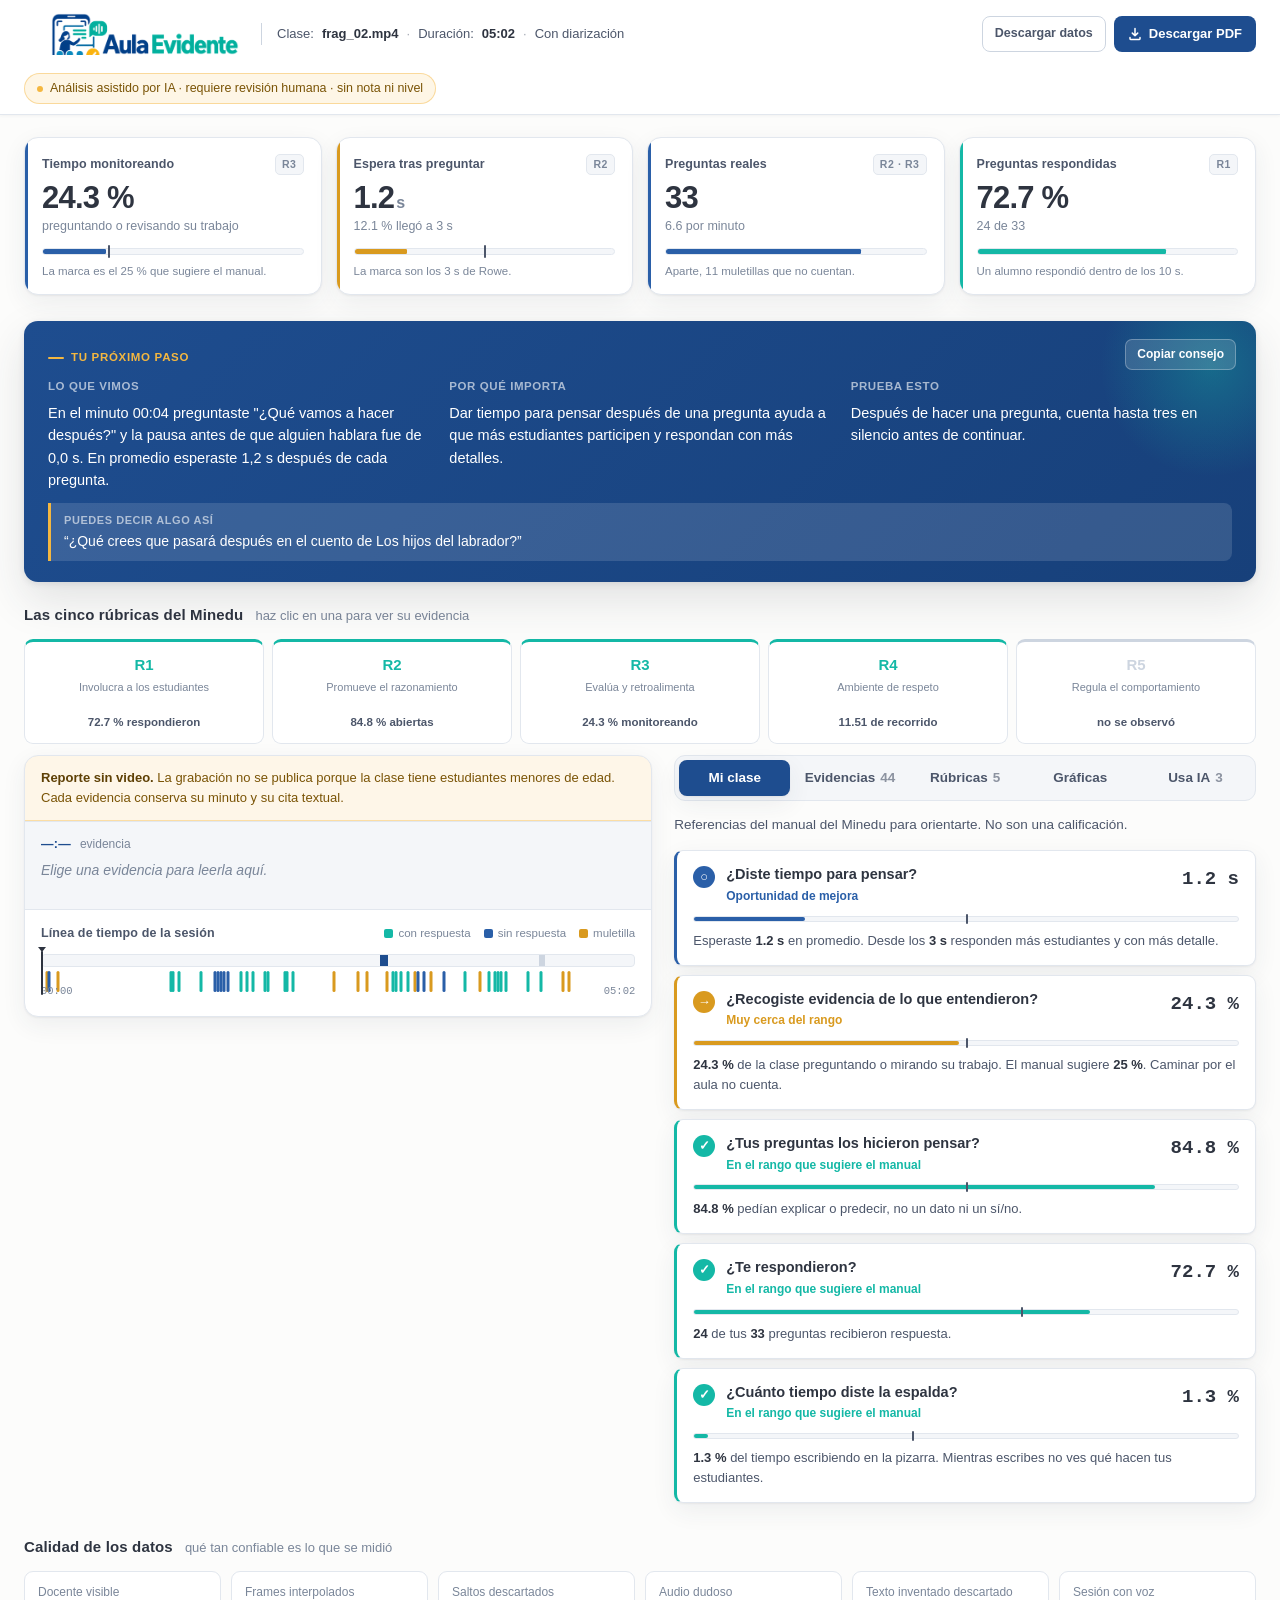
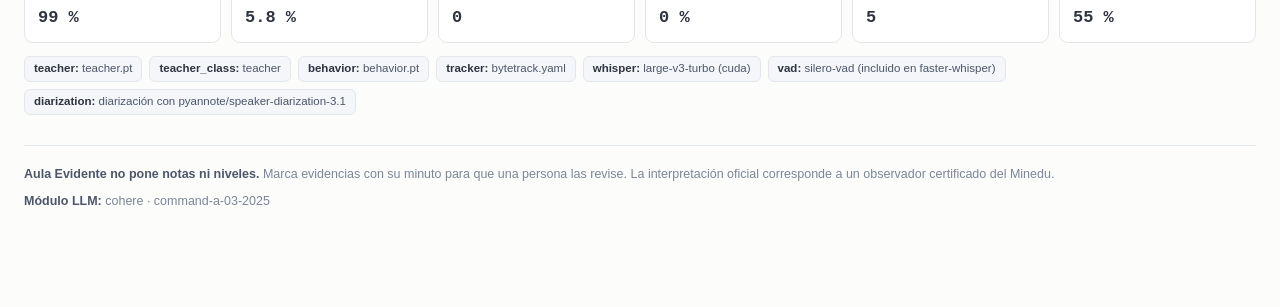
==== web/app/index.html @ 3d490de7 "feat: marca visible en las métricas experimentales del video El motor ahora distingue las conductas " ====
<!doctype html>
<html lang="es">
<head>
<meta charset="utf-8">
<meta name="viewport" content="width=device-width, initial-scale=1">
<title>Aula Evidente · Ficha de evidencias</title>
<!-- Favicon: el marco de celular y el check del logotipo, reducidos a 22 px. -->
<link rel="icon" href="data:image/svg+xml,%3Csvg xmlns='http://www.w3.org/2000/svg' viewBox='0 0 22 22'%3E%3Crect width='22' height='22' rx='5' fill='%231E4D8F'/%3E%3Crect x='5.6' y='3.6' width='10.8' height='14.8' rx='2.2' fill='none' stroke='%23fff' stroke-width='1.5'/%3E%3Ccircle cx='15.4' cy='15.4' r='4.6' fill='%23F4B740'/%3E%3Cpath d='M13.4 15.5l1.4 1.4 2.6-2.8' stroke='%23fff' stroke-width='1.6' stroke-linecap='round' stroke-linejoin='round' fill='none'/%3E%3C/svg%3E">
<style>
/* ---------------------------------------------------------------------------
   Paleta de marca (identidad: cabeceras, botones, acentos)
     --brand-blue   #1E4D8F  confianza, educación, respaldo institucional
     --brand-teal   #14B8A6  tecnología, análisis, mejora continua
     --brand-amber  #F4B740  guía, cercanía, crecimiento docente
     --brand-ink    #2E3440  claridad, equilibrio, profesionalismo

   Pasos de datos: los mismos tonos, corridos a la banda de luminosidad que
   pasa separación para daltonismo (protan/deutan/tritan ΔE ≥ 14). El azul de
   marca es muy oscuro y el ámbar muy claro para usarse como marca de dato.
   Por el contraste bajo sobre el lienzo, TODA marca lleva su etiqueta visible.
--------------------------------------------------------------------------- */
:root{
  color-scheme: light;

  --brand-blue:#1E4D8F;
  --brand-teal:#14B8A6;
  --brand-amber:#F4B740;
  --brand-ink:#2E3440;

  --data-blue:#2A5FA8;
  --data-teal:#14B8A6;
  --data-amber:#D99A1F;

  --surface:#FCFCFB;
  --panel:#FFFFFF;
  --panel-2:#F4F6F9;
  --line:#E2E7EE;
  --line-strong:#CDD5E0;

  --ink:#2E3440;
  --ink-2:#4C566A;
  --ink-3:#7A8699;

  --radius:14px;
  --radius-s:9px;
  --shadow:0 1px 2px rgba(46,52,64,.06), 0 8px 24px rgba(46,52,64,.07);
  --shadow-lift:0 2px 6px rgba(46,52,64,.10), 0 18px 44px rgba(46,52,64,.13);
  --sans:"Segoe UI Variable Text","Segoe UI",Inter,-apple-system,BlinkMacSystemFont,Roboto,Helvetica,Arial,sans-serif;
  --mono:"Cascadia Mono",ui-monospace,SFMono-Regular,"SF Mono",Consolas,monospace;
}

*{box-sizing:border-box}
/* Nada con ancho propio puede empujar la página a lo ancho. */
img,svg,video,canvas{max-width:100%}
/* Una palabra o una URL muy larga parte de línea en vez de desbordar. */
.ev .q,.check-say,.tip-for,.tip-how,.prompt .px,.sug-part .b,.m5 .n{overflow-wrap:anywhere}
html,body{margin:0;padding:0}
body{
  background:var(--surface);
  color:var(--ink);
  font-family:var(--sans);
  font-size:15px;
  line-height:1.55;
  -webkit-font-smoothing:antialiased;
}
h1,h2,h3{margin:0;line-height:1.25;letter-spacing:-.011em}
button{font:inherit;color:inherit}
.mono{font-family:var(--mono);font-variant-numeric:tabular-nums}

/* ---------- barra superior ---------- */
/* Cabecera blanca: el logotipo usa el azul de marca en "Aula", así que sobre un
   fondo azul desaparecería. En blanco se ve tal como fue diseñado. */
.topbar{
  position:sticky;top:0;z-index:40;
  background:rgba(255,255,255,.92);
  backdrop-filter:saturate(180%) blur(10px);
  border-bottom:1px solid var(--line);
  box-shadow:0 1px 3px rgba(46,52,64,.05);
}
.topbar-in{
  max-width:1480px;margin:0 auto;padding:10px 24px;
  display:flex;align-items:center;gap:15px;flex-wrap:wrap;
}
/* El logotipo tal cual, recortado al icono + la palabra (el tagline se cae: a esta
   altura sería ilegible). La imagen va al triple de resolución para verse nítida. */
.brand{display:flex;align-items:center;gap:8px;text-decoration:none;flex:none;
  border-radius:9px;padding:3px 7px 3px 3px;margin-left:-3px;transition:background .13s}
.brand:hover{background:var(--panel-2)}
.brand .back{
  display:grid;place-items:center;width:19px;height:19px;flex:none;border-radius:50%;
  background:var(--panel-2);color:var(--ink-3);opacity:0;transition:opacity .13s;
}
.brand:hover .back{opacity:1}
.brand img{display:block;height:42px;width:auto}
.topbar .bar{width:1px;height:22px;background:var(--line-strong);flex:none}
.topbar .ctx{font-size:13px;color:var(--ink-2);display:flex;align-items:center;gap:8px;flex-wrap:wrap}
.topbar .ctx b{color:var(--ink);font-weight:620}
.actions{margin-left:auto;display:flex;align-items:center;gap:8px}
.btn-ghost{
  display:inline-flex;align-items:center;gap:6px;cursor:pointer;background:var(--panel);
  color:var(--ink-2);border:1px solid var(--line-strong);border-radius:8px;padding:7px 12px;
  font-size:12.5px;font-weight:570;transition:all .13s;
}
.btn-ghost:hover{border-color:var(--brand-blue);color:var(--brand-blue)}
.btn-ghost.done{border-color:var(--brand-teal);color:#0d7a6e;background:rgba(20,184,166,.10)}
.rub-tools{display:flex;justify-content:flex-end;margin-bottom:10px}
.sug-copy{
  position:absolute;top:18px;right:20px;z-index:2;cursor:pointer;
  background:rgba(255,255,255,.14);border:1px solid rgba(255,255,255,.28);color:#fff;
  border-radius:7px;padding:5px 11px;font-size:12px;font-weight:570;transition:background .13s;
}
.sug-copy:hover{background:rgba(255,255,255,.24)}
.sug-copy.done{background:var(--brand-teal);border-color:var(--brand-teal)}
.btn-pdf{display:inline-flex;align-items:center;gap:7px;cursor:pointer;
  background:var(--brand-blue);color:#fff;border:0;border-radius:8px;padding:8px 14px;
  font-size:13px;font-weight:600;transition:background .13s;
}
.btn-pdf:hover{background:#17407a}
.btn-pdf svg{flex:none}
.disclaimer{display:flex;align-items:center;gap:7px;
  background:rgba(244,183,64,.13);border:1px solid rgba(244,183,64,.45);
  padding:5px 12px;border-radius:999px;font-size:12.5px;color:#7a5406;font-weight:520;
}
.disclaimer .dot{width:6px;height:6px;border-radius:50%;background:var(--brand-amber);flex:none}

/* ---------- layout ---------- */
.wrap{max-width:1480px;margin:0 auto;padding:22px 24px 96px}
.band-title{
  display:flex;align-items:baseline;gap:12px;flex-wrap:wrap;
  margin:0 0 13px;
}
.band-title h2{font-size:15px;font-weight:640;letter-spacing:.01em}
.band-title .hint{font-size:13px;color:var(--ink-3)}

/* ---------- KPIs ---------- */
.kpis{display:grid;grid-template-columns:repeat(auto-fit,minmax(215px,1fr));gap:14px;margin-bottom:26px}
.kpi{
  background:var(--panel);border:1px solid var(--line);border-radius:var(--radius);
  padding:16px 17px 15px;box-shadow:var(--shadow);position:relative;overflow:hidden;
}
.kpi::before{content:"";position:absolute;inset:0 auto 0 0;width:3px;background:var(--accent,var(--data-blue))}
.kpi .k-top{display:flex;align-items:center;justify-content:space-between;gap:10px;margin-bottom:7px}
.kpi .k-label{font-size:12.5px;color:var(--ink-2);font-weight:560;letter-spacing:.005em}
.k-exp{
  display:inline-flex;align-items:center;gap:5px;font-size:10.5px;font-weight:620;
  letter-spacing:.03em;color:#7a5406;background:rgba(244,183,64,.14);
  border:1px solid rgba(244,183,64,.45);border-radius:5px;padding:1px 7px;
}
.k-exp::before{content:"";width:5px;height:5px;border-radius:50%;background:var(--brand-amber)}
.kpi .k-rub{
  font-size:10.5px;font-weight:650;letter-spacing:.055em;color:var(--ink-3);
  background:var(--panel-2);border:1px solid var(--line);border-radius:5px;padding:1px 6px;flex:none;
}
.kpi .k-val{font-size:31px;font-weight:680;letter-spacing:-.025em;line-height:1.05;font-variant-numeric:tabular-nums}
.kpi .k-val .u{font-size:16px;font-weight:580;color:var(--ink-3);margin-left:2px;letter-spacing:0}
.kpi .k-sub{font-size:12.5px;color:var(--ink-3);margin-top:3px}

/* medidor con marca de referencia */
.meter{margin-top:11px}
.meter-track{position:relative;height:7px;border-radius:4px;background:var(--panel-2);border:1px solid var(--line);overflow:visible}
.meter-fill{position:absolute;left:0;top:0;bottom:0;border-radius:4px 2px 2px 4px;background:var(--accent,var(--data-blue))}
/* Solo la marca de referencia, sin etiqueta flotante: la etiqueta se montaba encima
   del subtítulo de la tarjeta. La referencia se nombra en el texto de abajo. */
.meter-ref{position:absolute;top:-4px;bottom:-4px;width:2px;background:var(--ink-2);border-radius:1px}
.meter-note{font-size:11.5px;color:var(--ink-3);margin-top:8px;line-height:1.45}

/* ---------- dos columnas ---------- */
.cols{display:grid;grid-template-columns:minmax(0,1.08fr) minmax(0,1fr);gap:22px;align-items:start}
.cols > *{min-width:0}
.player-card, .now, .tl, .tl-rail{min-width:0}
.tl-head{flex-wrap:wrap}

/* ---------- reproductor ---------- */
/* El reproductor acompaña al scroll para que al hacer clic en una evidencia se vea
   el salto. Pero un elemento sticky MÁS ALTO que la ventana deja su parte baja
   inalcanzable: por eso solo se pega cuando la pantalla da la altura suficiente,
   y la columna se alinea arriba en vez de estirarse. */
.player-col{align-self:start}
@media (min-height:720px){
  .player-col{position:sticky;top:70px;max-height:calc(100vh - 84px)}
}
.dq-section{margin-top:26px}
.player-card{background:var(--panel);border:1px solid var(--line);border-radius:var(--radius);box-shadow:var(--shadow);overflow:hidden}
video{display:block;width:100%;aspect-ratio:16/9;background:var(--brand-ink);object-fit:contain}

.no-video{
  background:rgba(244,183,64,.12);border-bottom:1px solid rgba(244,183,64,.40);
  padding:12px 16px;font-size:13px;line-height:1.55;color:#7a5406;
}
.no-video b{color:#5e4005}
.now{
  padding:13px 16px 14px;border-top:1px solid var(--line);
  background:var(--panel-2);min-height:88px;
}
.now .now-head{display:flex;align-items:center;gap:9px;margin-bottom:6px;flex-wrap:wrap}
.now .t{font-size:12.5px;font-weight:700;color:var(--brand-blue);letter-spacing:.02em}
.now .quote{font-size:16px;line-height:1.45;color:var(--ink);font-weight:500}
.now .quote.empty{color:var(--ink-3);font-weight:400;font-style:italic;font-size:14px}
.now .meta{display:flex;gap:7px;flex-wrap:wrap;margin-top:9px}

/* ---------- línea de tiempo ---------- */
.tl{padding:15px 16px 16px;border-top:1px solid var(--line)}
.scope-note{
  background:rgba(244,183,64,.10);border:1px solid rgba(244,183,64,.40);
  border-radius:var(--radius-s);padding:9px 12px;margin-bottom:13px;
  font-size:12.5px;line-height:1.5;color:#7a5406;
}
.scope-note b{color:#5e4005}
.tl-head{display:flex;align-items:baseline;justify-content:space-between;gap:12px;margin-bottom:11px}
.tl-head h3{font-size:12.5px;font-weight:640;color:var(--ink-2);letter-spacing:.01em}
.tl-head .leg{display:flex;gap:13px;flex-wrap:wrap;font-size:11.5px;color:var(--ink-3)}
.tl-head .leg i{display:inline-block;width:9px;height:9px;border-radius:2px;margin-right:5px;vertical-align:-1px}

.tl-rail{position:relative;height:46px;cursor:pointer;user-select:none}
.tl-states{position:absolute;left:0;right:0;top:0;height:13px;border-radius:4px;background:var(--panel-2);border:1px solid var(--line);overflow:hidden}
.tl-state{position:absolute;top:0;bottom:0}
.tl-marks{position:absolute;left:0;right:0;top:17px;height:21px}
.tl-mark{
  position:absolute;top:0;width:3px;height:21px;border-radius:2px;
  transform:translateX(-1.5px);transition:height .12s,top .12s;
}
.tl-mark:hover,.tl-mark.on{height:27px;top:-3px;box-shadow:0 0 0 2px var(--panel)}
.tl-play{position:absolute;top:-3px;bottom:5px;width:2px;background:var(--brand-ink);border-radius:1px;pointer-events:none;z-index:3}
.tl-play::before{
  content:"";position:absolute;left:50%;top:-4px;transform:translateX(-50%);
  width:0;height:0;border-left:4.5px solid transparent;border-right:4.5px solid transparent;
  border-top:5px solid var(--brand-ink);
}
.tl-axis{position:absolute;left:0;right:0;bottom:0;display:flex;justify-content:space-between;font-size:10.5px;color:var(--ink-3)}

/* ---------- panel derecho ---------- */
.tabs{display:flex;gap:4px;margin-bottom:14px;background:var(--panel-2);padding:4px;border-radius:11px;border:1px solid var(--line)}
.tab{
  flex:1;padding:8px 10px;border:0;background:transparent;border-radius:8px;cursor:pointer;
  font-size:13.5px;font-weight:570;color:var(--ink-2);transition:background .13s,color .13s;
}
.tab:hover{background:rgba(30,77,143,.07)}
.tab[aria-selected="true"]{background:var(--brand-blue);color:#fff;box-shadow:var(--shadow)}
.tab .n{opacity:.62;margin-left:5px;font-variant-numeric:tabular-nums}

.filters{display:flex;gap:7px;flex-wrap:wrap;margin-bottom:13px}
.chip{
  border:1px solid var(--line-strong);background:var(--panel);border-radius:999px;
  padding:5px 12px;font-size:12.5px;font-weight:540;color:var(--ink-2);cursor:pointer;
  display:inline-flex;align-items:center;gap:7px;transition:all .13s;
}
.chip:hover{border-color:var(--brand-blue);color:var(--brand-blue)}
.chip[aria-pressed="true"]{background:var(--brand-blue);border-color:var(--brand-blue);color:#fff}
.chip i{width:8px;height:8px;border-radius:2px;flex:none}
.chip[aria-pressed="true"] i{box-shadow:0 0 0 1.5px rgba(255,255,255,.75)}
.chip .n{font-variant-numeric:tabular-nums;opacity:.72}

/* lista de evidencias */
.ev-list{display:flex;flex-direction:column;gap:8px;max-height:min(720px,72vh);overflow-y:auto;padding:2px 4px 2px 2px}
.ev{
  width:100%;text-align:left;display:grid;grid-template-columns:auto 1fr;gap:12px;
  background:var(--panel);border:1px solid var(--line);border-left:3px solid var(--k,var(--data-blue));
  border-radius:var(--radius-s);padding:11px 13px;cursor:pointer;
  transition:box-shadow .13s,border-color .13s,transform .13s;
}
.ev:hover{box-shadow:var(--shadow-lift);transform:translateY(-1px)}
.ev:focus-visible{outline:2px solid var(--brand-blue);outline-offset:2px}
.ev.on{border-color:var(--brand-blue);box-shadow:0 0 0 2px rgba(30,77,143,.16),var(--shadow)}
.ev .ts{
  font-family:var(--mono);font-size:12.5px;font-weight:650;color:var(--brand-blue);
  background:rgba(30,77,143,.07);border-radius:6px;padding:3px 7px;height:fit-content;
}
.ev .q{font-size:14.5px;line-height:1.45;color:var(--ink);margin-bottom:7px}
.ev .tags{display:flex;gap:6px;flex-wrap:wrap}

.tag{
  display:inline-flex;align-items:center;gap:5px;font-size:11.5px;font-weight:560;
  padding:2px 8px;border-radius:999px;border:1px solid var(--line-strong);
  background:var(--panel-2);color:var(--ink-2);white-space:nowrap;
}
.tag i{width:7px;height:7px;border-radius:2px;flex:none}
.tag.ok{border-color:rgba(20,184,166,.45);background:rgba(20,184,166,.11);color:#0d7a6e}
.tag.warn{border-color:rgba(217,154,31,.45);background:rgba(217,154,31,.12);color:#8a5f08}

.empty-state{
  border:1px dashed var(--line-strong);border-radius:var(--radius-s);
  padding:26px 18px;text-align:center;color:var(--ink-3);font-size:13.5px;background:var(--panel-2);
}

/* ---------- consejo (lo más importante para el docente) ---------- */
.sug{
  background:linear-gradient(135deg,var(--brand-blue) 0%,#17407a 100%);
  border-radius:var(--radius);padding:21px 24px;margin-bottom:24px;color:#fff;
  box-shadow:var(--shadow-lift);position:relative;overflow:hidden;
}
.sug::after{
  content:"";position:absolute;right:-70px;top:-70px;width:230px;height:230px;border-radius:50%;
  background:radial-gradient(circle,rgba(20,184,166,.34) 0%,transparent 68%);pointer-events:none;
}
.sug-tag{
  display:inline-flex;align-items:center;gap:7px;font-size:11.5px;font-weight:650;
  letter-spacing:.06em;text-transform:uppercase;color:var(--brand-amber);margin-bottom:11px;
}
.sug-tag::before{content:"";width:16px;height:2px;background:var(--brand-amber);border-radius:1px}
.sug-grid{display:grid;grid-template-columns:repeat(auto-fit,minmax(230px,1fr));gap:20px;position:relative;z-index:1}
.sug-part .h{
  font-size:11.5px;font-weight:650;letter-spacing:.05em;text-transform:uppercase;
  color:rgba(255,255,255,.62);margin-bottom:6px;
}
.sug-part .b{font-size:14.5px;line-height:1.55;color:#fff}
.sug-part .b em{color:var(--brand-amber);font-style:normal;font-weight:600}
.sug-phrase{
  margin-top:11px;background:rgba(255,255,255,.13);border-left:3px solid var(--brand-amber);
  border-radius:0 8px 8px 0;padding:9px 13px;font-size:14px;line-height:1.5;color:#fff;
}
.sug-phrase .l{display:block;font-size:11px;letter-spacing:.05em;text-transform:uppercase;
  color:rgba(255,255,255,.60);margin-bottom:3px;font-weight:650}

/* ---------- panel "Mi clase" (lectura simple del manual) ---------- */
.panel-intro{font-size:13.5px;color:var(--ink-2);margin:0 0 14px;line-height:1.55}
.check{
  background:var(--panel);border:1px solid var(--line);border-left:3px solid var(--s,var(--line-strong));
  border-radius:var(--radius-s);padding:14px 16px;margin-bottom:9px;box-shadow:var(--shadow);
}
.check-top{display:flex;align-items:flex-start;gap:11px;margin-bottom:7px}
.check-icon{
  width:22px;height:22px;border-radius:50%;flex:none;display:grid;place-items:center;
  background:var(--s,var(--line-strong));color:#fff;font-size:13px;font-weight:700;margin-top:1px;
}
.check-h{flex:1;min-width:0}
.check-h .q{font-size:14.5px;font-weight:600;line-height:1.35}
.check-h .st{font-size:12px;font-weight:600;color:var(--s,var(--ink-3));margin-top:2px}
.check-num{
  font-family:var(--mono);font-size:19px;font-weight:680;flex:none;
  font-variant-numeric:tabular-nums;color:var(--ink);
}
.check-bar{position:relative;height:6px;border-radius:3px;background:var(--panel-2);
  border:1px solid var(--line);margin:10px 0 9px;overflow:visible}
.check-fill{position:absolute;left:0;top:0;bottom:0;border-radius:3px;background:var(--s)}
.check-ref{position:absolute;top:-3px;bottom:-3px;width:2px;background:var(--ink-2);border-radius:1px}
.check-say{font-size:13px;color:var(--ink-2);line-height:1.55}
.check-say b{color:var(--ink)}

/* ---------- recomendaciones de IA ---------- */
.tip{background:var(--panel);border:1px solid var(--line);border-radius:var(--radius);
  padding:15px 17px;margin-bottom:11px;box-shadow:var(--shadow)}
.tip-h{display:flex;align-items:center;gap:10px;margin-bottom:8px}
.tip-n{
  width:24px;height:24px;border-radius:7px;flex:none;display:grid;place-items:center;
  background:var(--brand-teal);color:#fff;font-size:13px;font-weight:700;
}
.tip-h .t{font-size:15px;font-weight:620;letter-spacing:-.008em}
.tip-for{font-size:13px;color:var(--ink-2);line-height:1.5;margin-bottom:5px}
.tip-how{font-size:13px;color:var(--ink-3);line-height:1.5;margin-bottom:11px}
.prompt{
  background:var(--brand-ink);border-radius:var(--radius-s);padding:12px 13px;position:relative;
}
.prompt .pl{
  display:flex;align-items:center;justify-content:space-between;gap:10px;margin-bottom:7px;
  font-size:10.5px;font-weight:650;letter-spacing:.055em;text-transform:uppercase;
  color:rgba(255,255,255,.55);
}
.prompt .px{
  font-family:var(--mono);font-size:12.5px;line-height:1.6;color:#E7ECF3;
  white-space:pre-wrap;word-break:break-word;
}
.copy{
  border:1px solid rgba(255,255,255,.26);background:rgba(255,255,255,.10);color:#fff;
  border-radius:6px;padding:3px 10px;font-size:11.5px;font-weight:600;cursor:pointer;
  transition:background .13s;flex:none;letter-spacing:0;text-transform:none;
}
.copy:hover{background:rgba(255,255,255,.20)}
.copy.done{background:var(--brand-teal);border-color:var(--brand-teal)}


.rub.flash{box-shadow:0 0 0 3px rgba(20,184,166,.40)}

/* ---------- gráficas ---------- */
.charts{display:grid;grid-template-columns:repeat(auto-fit,minmax(290px,1fr));gap:12px;margin-bottom:11px}
.chart{
  background:var(--panel);border:1px solid var(--line);border-radius:var(--radius);
  padding:14px 16px 12px;box-shadow:var(--shadow);min-width:0;
}
.chart.wide{grid-column:1 / -1}
.chart-h{display:flex;align-items:baseline;justify-content:space-between;gap:10px;margin-bottom:3px}
.chart-h .t{font-size:13.5px;font-weight:620;letter-spacing:-.005em}
.chart-h .r{
  font-size:10.5px;font-weight:650;letter-spacing:.055em;color:var(--ink-3);
  background:var(--panel-2);border:1px solid var(--line);border-radius:5px;padding:1px 6px;flex:none;
}
.chart-sub{font-size:12px;color:var(--ink-3);margin-bottom:11px;line-height:1.45}
.chart svg{display:block;width:100%;height:auto;overflow:visible}
.chart .legend{display:flex;gap:14px;flex-wrap:wrap;margin-top:10px;font-size:11.5px;color:var(--ink-2)}
.chart .legend i{display:inline-block;width:9px;height:9px;border-radius:2px;margin-right:6px;vertical-align:-1px}
.c-grid{stroke:var(--line);stroke-width:1}
.c-axis{fill:var(--ink-3);font-size:10.5px;font-family:var(--mono)}
.c-lab{fill:var(--ink);font-size:11.5px;font-weight:650;font-family:var(--mono)}
.c-ref{stroke:var(--ink-2);stroke-width:2;stroke-dasharray:4 3}
.c-reft{fill:var(--ink-2);font-size:10.5px;font-weight:650}
.c-bar{transition:opacity .12s}
.c-bar:hover{opacity:.78}

/* mapa de calor del recorrido */
.heat{position:relative;border-radius:var(--radius-s);overflow:hidden;border:1px solid var(--line)}
.heat img{display:block;width:100%;height:auto}
.heat-note{font-size:11.5px;color:var(--ink-3);margin-top:9px;line-height:1.45}

/* ---------- mapeo Minedu ---------- */
.map5{display:grid;grid-template-columns:repeat(auto-fit,minmax(148px,1fr));gap:8px;margin-bottom:11px}
.m5{
  background:var(--panel);border:1px solid var(--line);border-top:3px solid var(--s,var(--line-strong));
  border-radius:var(--radius-s);padding:11px 12px;text-align:center;cursor:pointer;
  transition:box-shadow .13s,transform .13s;
}
.m5:hover{box-shadow:var(--shadow-lift);transform:translateY(-1px)}
.m5 .c{font-size:15px;font-weight:720;color:var(--s,var(--ink-3));letter-spacing:-.01em}
.m5 .n{font-size:11px;color:var(--ink-3);line-height:1.35;margin-top:3px;min-height:29px}
.m5 .v{font-size:11.5px;font-weight:650;color:var(--ink-2);margin-top:5px}

@media (max-width:760px){
  .tabs{flex-wrap:wrap}
  .tab{flex:1 1 44%;padding:8px 6px;font-size:12.5px}
  .tab .n{margin-left:4px}
}

/* ---------- rúbricas ---------- */
.rub{background:var(--panel);border:1px solid var(--line);border-radius:var(--radius);box-shadow:var(--shadow);margin-bottom:11px;overflow:hidden}
.rub-head{display:flex;align-items:flex-start;gap:12px;padding:14px 16px;cursor:pointer;width:100%;background:transparent;border:0;text-align:left}
.rub-head:hover{background:var(--panel-2)}
.rub-code{
  font-size:13px;font-weight:700;color:#fff;background:var(--brand-blue);
  border-radius:7px;padding:4px 9px;flex:none;letter-spacing:.02em;
}
.rub-t{flex:1;min-width:0}
.rub-t .ti{font-size:14px;font-weight:600;line-height:1.35;margin-bottom:4px}
.rub-chev{flex:none;color:var(--ink-3);transition:transform .16s;margin-top:3px}
.rub[open] .rub-chev{transform:rotate(90deg)}
.rub-body{padding:0 16px 15px;border-top:1px solid var(--line)}
.mrow{display:flex;align-items:center;justify-content:space-between;gap:14px;padding:9px 0;border-bottom:1px solid var(--line)}
.mrow:last-child{border-bottom:0}
.mrow .mn{font-size:13px;color:var(--ink-2);min-width:0}
.mrow .mn small{display:block;color:var(--ink-3);font-size:11.5px;line-height:1.35;margin-top:1px}
.mrow .mv{font-family:var(--mono);font-size:14px;font-weight:650;flex:none;font-variant-numeric:tabular-nums}
.mv.null{color:var(--ink-3);font-weight:500;font-size:12.5px;font-family:var(--sans)}
.limit{
  margin-top:13px;background:rgba(244,183,64,.10);border:1px solid rgba(244,183,64,.40);
  border-radius:var(--radius-s);padding:10px 12px;font-size:12.5px;color:#7a5406;line-height:1.5;
}
.limit b{color:#5e4005}

/* ---------- calidad ---------- */
.dq{display:grid;grid-template-columns:repeat(auto-fit,minmax(150px,1fr));gap:10px}
.dq-i{background:var(--panel);border:1px solid var(--line);border-radius:var(--radius-s);padding:11px 13px}
.dq-i .l{font-size:12px;color:var(--ink-3);margin-bottom:3px}
.dq-i .v{font-family:var(--mono);font-size:17px;font-weight:650;font-variant-numeric:tabular-nums}

.models{display:flex;flex-wrap:wrap;gap:7px;margin-top:13px}
.model{font-size:11.5px;color:var(--ink-2);background:var(--panel-2);border:1px solid var(--line);border-radius:6px;padding:3px 9px}
.model b{color:var(--ink);font-weight:620}

/* ---------- pie ---------- */
.foot{margin-top:30px;padding-top:18px;border-top:1px solid var(--line);font-size:12.5px;color:var(--ink-3);line-height:1.6}
.foot b{color:var(--ink-2)}

/* ---------- carga / error ---------- */
.boot{max-width:620px;margin:80px auto;padding:26px 28px;background:var(--panel);border:1px solid var(--line);border-radius:var(--radius);box-shadow:var(--shadow)}
.boot h2{font-size:17px;margin-bottom:9px}
.boot p{color:var(--ink-2);font-size:14px;margin:0 0 13px}
.boot pre{background:var(--brand-ink);color:#E7ECF3;padding:13px 15px;border-radius:var(--radius-s);overflow-x:auto;font-family:var(--mono);font-size:12.5px;margin:0 0 10px}
.hide{display:none !important}

/* ---------------------------------------------------------------------------
   Impresión / PDF. El navegador guarda como PDF sin librerías ni servidor, así
   que el reporte se puede llevar a una reunión aunque no haya internet.
   En papel no sirven el video ni las pestañas: se despliegan TODAS las secciones.
--------------------------------------------------------------------------- */
@media print{
  @page{ size:A4; margin:14mm 12mm; }
  body{background:#fff}
  .topbar{position:static;background:#fff;backdrop-filter:none;box-shadow:none}
  .btn-pdf, .btn-ghost, .actions, .rub-tools, .sug-copy, .brand .back,
  .tabs, .filters, .player-card, .tl, video, .copy{display:none !important}
  .wrap{max-width:none;padding:0}
  .cols{display:block}
  .player-col{position:static;margin-bottom:0}

  /* Todo visible: en pantalla las pestañas ocultan paneles, en papel no. */
  .hide{display:block !important}
  #p-ev, #p-rub, #p-ia, #p-cum, #p-graf{margin-top:14px}
  .charts{grid-template-columns:1fr 1fr}
  .chart{break-inside:avoid}
  .map5{break-inside:avoid}
  details.rub{break-inside:avoid}
  details.rub > .rub-body{display:block !important}

  .kpis{grid-template-columns:repeat(4,1fr);gap:8px}
  .kpi, .check, .tip, .rub, .dq-i, .ev{
    box-shadow:none;border:1px solid #D7DEE8;break-inside:avoid;
  }
  .sug{
    background:#fff !important;color:var(--ink) !important;
    border:2px solid var(--brand-blue);box-shadow:none;break-inside:avoid;
  }
  .sug::after{display:none}
  .sug-tag{color:#8a5f08}
  .sug-part .h{color:var(--ink-3)}
  .sug-part .b{color:var(--ink)}
  .sug-phrase{background:#F6F8FB;color:var(--ink);border-left-color:var(--brand-amber)}
  .sug-phrase .l{color:var(--ink-3)}
  .prompt{background:#F4F6F9;border:1px solid #D7DEE8}
  .prompt .px{color:var(--ink)}
  .prompt .pl{color:var(--ink-3)}
  .ev-list{max-height:none;overflow:visible;display:block}
  .ev{margin-bottom:6px;page-break-inside:avoid}
  .print-only{display:block !important}
  a[href]::after{content:""}
}
.print-only{display:none}

::-webkit-scrollbar{width:10px;height:10px}
::-webkit-scrollbar-thumb{background:var(--line-strong);border-radius:5px;border:2px solid var(--surface)}
::-webkit-scrollbar-thumb:hover{background:var(--ink-3)}

@media (max-width:1120px){
  .cols{grid-template-columns:1fr}
  .player-col{position:static}
  .ev-list{max-height:none}
}
@media (max-width:620px){
  .wrap{padding:16px 16px 56px}
  .topbar-in{padding:10px 16px}
  .disclaimer{margin-left:0;width:100%;justify-content:center}
  .kpi .k-val{font-size:27px}
}
</style>
</head>
<body>

<header class="topbar">
  <div class="topbar-in">
    <a class="brand" href="../" aria-label="Volver al inicio de Aula Evidente" title="Volver al inicio">
      <span class="back" aria-hidden="true">
        <svg width="11" height="11" viewBox="0 0 12 12" fill="none">
          <path d="M7.4 2.6 4 6l3.4 3.4" stroke="currentColor" stroke-width="1.7"
                stroke-linecap="round" stroke-linejoin="round"/>
        </svg>
      </span>
      <img src="../assets/logo-cabecera.png" alt="Aula Evidente" width="900" height="201">
    </a>
    <div class="bar" aria-hidden="true"></div>
    <div class="ctx" id="ctx"></div>
    <div class="actions">
    <button class="btn-ghost" id="btnJson" type="button">Descargar datos</button>
    <button class="btn-pdf" id="btnPdf" type="button">
      <svg width="14" height="14" viewBox="0 0 14 14" fill="none" aria-hidden="true">
        <path d="M7 1.6v7.2m0 0L4.3 6.1M7 8.8l2.7-2.7M2 10.6v1.2a.6.6 0 0 0 .6.6h8.8a.6.6 0 0 0 .6-.6v-1.2"
              stroke="currentColor" stroke-width="1.5" stroke-linecap="round" stroke-linejoin="round"/>
      </svg>
      Descargar PDF
    </button>
    </div>
    <div class="disclaimer">
      <span class="dot" aria-hidden="true"></span>
      Análisis asistido por IA · requiere revisión humana · sin nota ni nivel
    </div>
  </div>
</header>

<div id="boot" class="boot">
  <h2>Cargando la ficha…</h2>
  <p>Leyendo <span class="mono">outputs/clase/class_report.json</span></p>
</div>

<div id="bootfail" class="boot hide">
  <h2>No se pudo leer el reporte</h2>
  <p id="bootmsg">Abre esta página desde el servidor, no con doble clic en el archivo.</p>
  <pre>cd espejo
python services/serve_demo.py</pre>
  <p style="margin:0">Luego abre <b class="mono">http://localhost:8000/</b></p>
</div>

<main id="app" class="wrap hide">

  <section class="kpis" id="kpis" aria-label="Indicadores de la sesión"></section>

  <section id="suggestion"></section>

  <section aria-label="Las cinco rúbricas del Minedu">
    <div class="band-title">
      <h2>Las cinco rúbricas del Minedu</h2>
      <span class="hint">haz clic en una para ver su evidencia</span>
    </div>
    <div class="map5" id="map5"></div>
  </section>

  <div class="cols">

    <!-- ============ columna izquierda: video ============ -->
    <div class="player-col">
      <div class="player-card">
        <video id="vid" preload="metadata" controls playsinline></video>

        <div class="now">
          <div class="now-head">
            <span class="t" id="nowTime">—:—</span>
            <span style="font-size:12px;color:var(--ink-3)">evidencia</span>
          </div>
          <div class="quote empty" id="nowQuote">Haz clic en una evidencia para saltar a ese momento.</div>
          <div class="meta" id="nowMeta"></div>
        </div>

        <div class="tl" id="tl">
          <div class="tl-head">
            <h3>Línea de tiempo de la sesión</h3>
            <div class="leg">
              <span><i style="background:var(--data-teal)"></i>con respuesta</span>
              <span><i style="background:var(--data-blue)"></i>sin respuesta</span>
              <span><i style="background:var(--data-amber)"></i>muletilla</span>
            </div>
          </div>
          <div class="tl-rail" id="rail" role="slider" tabindex="0"
               aria-label="Línea de tiempo del video" aria-valuemin="0" aria-valuenow="0">
            <div class="tl-states" id="tlStates"></div>
            <div class="tl-marks" id="tlMarks"></div>
            <div class="tl-play" id="tlPlay" style="left:0"></div>
            <div class="tl-axis"><span class="mono">00:00</span><span class="mono" id="tlEnd"></span></div>
          </div>
        </div>
      </div>

    </div>

    <!-- ============ columna derecha: evidencias y rúbricas ============ -->
    <div>
      <div class="tabs" role="tablist">
        <button class="tab" role="tab" id="tab-cum" aria-selected="true" aria-controls="p-cum">
          Mi clase
        </button>
        <button class="tab" role="tab" id="tab-ev" aria-selected="false" aria-controls="p-ev">
          Evidencias<span class="n" id="nEv"></span>
        </button>
        <button class="tab" role="tab" id="tab-rub" aria-selected="false" aria-controls="p-rub">
          Rúbricas<span class="n">5</span>
        </button>
        <button class="tab" role="tab" id="tab-graf" aria-selected="false" aria-controls="p-graf">
          Gráficas
        </button>
        <button class="tab" role="tab" id="tab-ia" aria-selected="false" aria-controls="p-ia">
          Usa IA<span class="n" id="nIa"></span>
        </button>
      </div>

      <section id="p-cum" role="tabpanel" aria-labelledby="tab-cum">
        <div id="compliance"></div>
      </section>

      <section id="p-graf" role="tabpanel" aria-labelledby="tab-graf" class="hide">
        <div class="charts" id="charts"></div>
      </section>

      <section id="p-ia" role="tabpanel" aria-labelledby="tab-ia" class="hide">
        <p class="panel-intro">
          Elegidas por lo que pasó en <b>esta</b> clase. Copia el texto y pégalo en tu asistente.
        </p>
        <div id="aiTips"></div>
      </section>

      <section id="p-ev" role="tabpanel" aria-labelledby="tab-ev" class="hide">
        <div class="filters" id="filters"></div>
        <div class="ev-list" id="evList"></div>
      </section>

      <section id="p-rub" role="tabpanel" aria-labelledby="tab-rub" class="hide">
        <div class="rub-tools">
          <button class="btn-ghost" id="btnRubs" type="button">Abrir todas</button>
        </div>
        <div id="rubs"></div>
      </section>
    </div>

  </div>

  <section class="dq-section" aria-label="Calidad de los datos">
    <div class="band-title">
      <h2>Calidad de los datos</h2>
      <span class="hint">qué tan confiable es lo que se midió</span>
    </div>
    <div class="dq" id="dq"></div>
    <div class="models" id="models"></div>
  </section>

  <footer class="foot" id="foot"></footer>
</main>

<!-- Antes del script principal: definen renderCharts y renderMinedu, que boot() llama. -->
<script src="charts.js?v=2"></script>
<script src="minedu.js?v=2"></script>

<script>
"use strict";

/* =========================================================================
   Configuración. Para renombrar el producto, cambia BRAND (una línea).
   ========================================================================= */
const BRAND       = "Aula Evidente";
/* De dónde salen los datos.

   En desarrollo (services/serve_demo.py monta el repo, la app queda en /web/app/)
   se leen los resultados recién producidos por el motor. Publicado en Vercel la
   raíz es web/, la app queda en /app/ y, como Vercel no deja salir de la carpeta
   raíz, se usan los datos que viajan dentro de la web.

   Se decide por la ruta y no probando URLs: tantear deja errores 404 en la
   consola, y una consola limpia es parte de que esto esté bien hecho. El orden
   de respaldo queda igual por si alguien monta la web de otra forma. */
const IS_DEV = location.pathname.includes("/web/app/");

const REPORT_SOURCES = IS_DEV
  ? ["../../outputs/clase/class_report.json", "./demo/class_report.json"]
  : ["./demo/class_report.json"];
const HEATMAP_SOURCES = IS_DEV
  ? ["../../outputs/clase/heatmap.png", "./demo/heatmap.png"]
  : ["./demo/heatmap.png"];

/* El video NO se publica: la clase tiene estudiantes menores de edad y el
   repositorio es público. Fuera de desarrollo ni se pide, para no dejar un 404. */
const VIDEO_BASE  = "../../samples/";
let   HEATMAP_URL = HEATMAP_SOURCES[0];

/* Umbrales citados en el reporte; se muestran como REFERENCIA, nunca como nota. */
const REF_MONITORING = 0.25;  // manual Minedu, R3: al menos 25 % de la sesión
const REF_WAIT_S     = 3.0;   // Rowe (1974, 1986)

const COLOR = { answered:"var(--data-teal)", unanswered:"var(--data-blue)", tag:"var(--data-amber)" };

const RUBRIC_TITLES = {
  R1:"Involucra activamente a los estudiantes en el proceso de aprendizaje",
  R2:"Promueve el razonamiento, la creatividad y/o el pensamiento crítico",
  R3:"Evalúa el progreso de los aprendizajes para retroalimentar y adecuar su enseñanza",
  R4:"Propicia un ambiente de respeto y proximidad",
  R5:"Regula positivamente el comportamiento de los estudiantes"
};

/* Lo que el manual exige y el sistema NO puede comprobar solo. Se muestra en cada
   rúbrica para que la ficha nunca se lea como un veredicto. */
const RUBRIC_LIMITS = {
  R1:"El audio y el video no verifican el interés real ni la participación de todos los estudiantes.",
  R2:"No toda pregunta abierta promueve pensamiento crítico: hay que revisar la respuesta y el contexto.",
  R3:"El 25 % del manual exige monitoreo pedagógico genuino. El desplazamiento por el aula no es monitoreo.",
  R4:"El tono, el afecto y el trato no pueden inferirse con seguridad desde texto aislado.",
  R5:"No se deduce la conducta de los estudiantes ni las sanciones fuera del encuadre observado."
};

const METRIC_LABELS = {
  board_writing_ratio:        ["Tiempo escribiendo en la pizarra", "de espaldas a la clase", "pct"],
  stage_interaction_count:    ["Alumnos que pasaron al frente", "eventos detectados", "int"],
  path_length_normalized:     ["Recorrido del docente", "en anchos de pantalla", "num"],
  monitoring_ratio:           ["Tiempo monitoreando", "guiando en carpetas o preguntando (sin doble conteo)", "pct"],
  monitoring_video_ratio:     ["Monitoreo visto en el video", "tramos guiando en carpetas", "pct"],
  monitoring_audio_ratio:     ["Monitoreo oído en el audio", "preguntas que un alumno respondió", "pct"],
  meets_monitoring_threshold: ["Alcanza la referencia del 25 %", "indicativo, no es una calificación", "bool"],
  teacher_question_count:     ["Preguntas del docente", "sin muletillas ni retóricas", "int"],
  questions_per_minute:       ["Preguntas por minuto", "ritmo de la sesión", "num"],
  rhetorical_question_count:  ["Muletillas o preguntas retóricas", "no cuentan como pregunta", "int"],
  open_question_ratio:        ["Preguntas abiertas", "abiertas / (abiertas + cerradas)", "pct"],
  mean_wait_time_s:           ["Espera promedio tras preguntar", "referencia de Rowe: 3 s", "sec"],
  median_wait_time_s:         ["Espera mediana tras preguntar", "la mitad esperó menos que esto", "sec"],
  wait_time_ok_ratio:         ["Preguntas con espera de 3 s o más", "umbral de Rowe", "pct"],
  student_response_count:     ["Preguntas que un alumno respondió", "respuesta dentro de la ventana", "int"],
  response_rate:              ["Tasa de respuesta", "respuestas / preguntas", "pct"],
  teacher_talk_ratio:         ["Fracción de la clase en que habla el docente", "requiere diarización", "pct"]
};

const DQ_LABELS = {
  teacher_visible_ratio:           ["Docente visible","pct"],
  interpolated_ratio:              ["Frames interpolados","pct"],
  discarded_path_jumps:            ["Saltos descartados","int"],
  low_confidence_audio_ratio:      ["Audio dudoso","pct"],
  discarded_hallucinated_segments: ["Texto inventado descartado","int"],
  speech_ratio:                    ["Sesión con voz","pct"]
};

/* ========================= utilidades ========================= */
const $  = (s, r=document) => r.querySelector(s);
const el = (tag, cls, txt) => { const n=document.createElement(tag); if(cls) n.className=cls; if(txt!=null) n.textContent=txt; return n; };

const mmss = s => {
  if (s==null || !isFinite(s)) return "—:—";
  const t=Math.max(0,Math.floor(s));
  return String(Math.floor(t/60)).padStart(2,"0")+":"+String(t%60).padStart(2,"0");
};
const pct = v => v==null ? null : (v*100).toFixed(1).replace(/\.0$/,"")+" %";

function fmt(value, kind){
  if (value==null) return null;
  switch(kind){
    case "pct":  return pct(value);
    case "sec":  return value.toFixed(2).replace(/\.?0+$/,"")+" s";
    case "int":  return String(value);
    case "bool": return value ? "sí" : "no";
    default:     return typeof value==="number" ? value.toFixed(2).replace(/\.?0+$/,"") : String(value);
  }
}

/* Estado de una pregunta -> color y etiqueta. Un solo lugar, para que la
   línea de tiempo, los filtros y las tarjetas nunca se contradigan. */
function kindOf(q){
  if (!q.counts_as_question) return "tag";
  return q.response ? "answered" : "unanswered";
}
const KIND_LABEL = { answered:"con respuesta", unanswered:"sin respuesta", tag:"muletilla" };

/* ========================= estado ========================= */
let REPORT = null, EVENTS = [], FILTER = "all", ACTIVE = -1, DURATION = 1;

/* Devuelve el JSON del primer origen que responda; si ninguno, lanza el último error. */
async function loadFirst(urls){
  let ultimo = null;
  for (const url of urls){
    try{
      const res = await fetch(url, {cache:"no-store"});
      if (res.ok) return await res.json();
      ultimo = new Error("HTTP "+res.status+" en "+url);
    }catch(error){ ultimo = error; }
  }
  throw ultimo || new Error("sin orígenes de datos");
}

/* La primera URL que exista, o null. Para imágenes, que no son JSON. */
async function firstThatExists(urls){
  for (const url of urls){
    try{
      const res = await fetch(url, {method:"HEAD", cache:"no-store"});
      if (res.ok) return url;
    }catch{ /* se prueba la siguiente */ }
  }
  return null;
}

/* ========================= arranque ========================= */
(async function boot(){
  // Si en la consola no sale esta línea, el navegador está mostrando una copia
  // guardada: recarga con Ctrl+Shift+R.
  console.info("%cAula Evidente%c build 2026-10-31 · layout auto-fit",
    "font-weight:700;color:#1E4D8F", "color:#7A8699");
  document.title = BRAND + " · Ficha de evidencias";
  try{
    REPORT = await loadFirst(REPORT_SOURCES);
    HEATMAP_URL = HEATMAP_SOURCES.length === 1
      ? HEATMAP_SOURCES[0]
      : (await firstThatExists(HEATMAP_SOURCES) || HEATMAP_SOURCES.at(-1));
  }catch(err){
    $("#boot").classList.add("hide");
    $("#bootfail").classList.remove("hide");
    $("#bootmsg").textContent =
      (location.protocol==="file:")
        ? "Estás abriendo el archivo con file://, y el navegador bloquea la lectura del JSON. Levanta el servidor:"
        : "No se encontró el reporte ("+err.message+"). Genera la ficha y levanta el servidor:";
    return;
  }
  render();
  $("#boot").classList.add("hide");
  $("#app").classList.remove("hide");
})();

/* ========================= render ========================= */
function render(){
  const meta = REPORT.metadata || {};
  DURATION = meta.duration_s || 1;
  EVENTS = (REPORT.audio_events || []).slice().sort((a,b)=>a.start_s-b.start_s);

  renderContext(meta);
  renderKpis();
  renderSuggestion();
  renderCompliance();
  renderAiTips();
  renderCharts();
  renderMinedu();
  renderPlayer(meta);
  renderTimeline();
  renderFilters();
  renderEvidence();
  renderRubrics();
  renderQuality();
  renderFooter(meta);
  wireTabs();
  wireKeys();
  wirePdf();
  wireActions();
}

function renderContext(meta){
  const c = $("#ctx");
  c.innerHTML = "";
  c.append(
    el("span", null, "Clase:"), Object.assign(el("b",null,meta.video||"—"),{}),
    el("span","sep"), el("span",null,"Duración:"), el("b",null,meta.duration||mmss(meta.duration_s)),
    el("span","sep"), el("span",null, meta.diarization_used ? "Con diarización" : "Sin diarización")
  );
  // los separadores dentro de .ctx se ven mejor como puntos
  c.querySelectorAll(".sep").forEach(s=>{ s.className=""; s.textContent="·"; s.style.opacity=".5"; });
}

function m(name){ return (REPORT.metrics||{})[name] || {}; }

function renderKpis(){
  const host = $("#kpis");
  host.innerHTML = "";

  const monitoring = m("monitoring_ratio").value;
  const wait       = m("mean_wait_time_s").value;
  const questions  = m("teacher_question_count").value;
  const respRate   = m("response_rate").value;
  const responses  = m("student_response_count").value;
  const perMin     = m("questions_per_minute").value;
  const rhetorical = m("rhetorical_question_count").value;
  const waitOk     = m("wait_time_ok_ratio").value;

  // Las cuatro tarjetas llevan medidor para que la fila quede pareja: antes las dos
  // últimas no tenían y dejaban un hueco vacío al final de la tarjeta.
  const total = (questions ?? 0) + (rhetorical ?? 0);

  host.append(
    kpiMeter({
      label:"Tiempo monitoreando", rubric:"R3", accent:"var(--data-blue)",
      value: pct(monitoring) ?? "—",
      sub:"preguntando o revisando su trabajo",
      ratio: monitoring ?? 0, refRatio: REF_MONITORING,
      note:"La marca es el 25 % que sugiere el manual."
    }),
    kpiMeter({
      label:"Espera tras preguntar", rubric:"R2", accent:"var(--data-amber)",
      value:(wait!=null? wait.toFixed(1).replace(/\.0$/,"") : "—"), unit:"s",
      sub: waitOk!=null ? pct(waitOk)+" llegó a 3 s" : "",
      ratio: wait!=null ? Math.min(wait/(REF_WAIT_S*2),1) : 0,
      refRatio: 0.5,
      note:"La marca son los 3 s de Rowe."
    }),
    kpiMeter({
      label:"Preguntas reales", rubric:"R2 · R3", accent:"var(--data-blue)",
      value: questions ?? "—",
      sub: perMin!=null ? perMin.toFixed(1).replace(/\.0$/,"")+" por minuto" : "",
      ratio: total ? questions/total : 0,
      note: rhetorical ? `Aparte, ${rhetorical} muletillas que no cuentan.` : "Sin muletillas."
    }),
    kpiMeter({
      label:"Preguntas respondidas", rubric:"R1", accent:"var(--data-teal)",
      value: pct(respRate) ?? "—",
      sub: responses!=null && questions!=null ? responses+" de "+questions : "",
      ratio: respRate ?? 0,
      note:"Un alumno respondió dentro de los 10 s."
    })
  );
}

function kpiShell({label,rubric,accent,value,unit,sub,experimental}){
  const card = el("div","kpi");
  card.style.setProperty("--accent", accent);
  const top = el("div","k-top");
  top.append(el("span","k-label",label),
             el("span", experimental ? "k-exp" : "k-rub", experimental ? "experimental" : rubric));
  const val = el("div","k-val", String(value));
  if (unit){ const u=el("span","u",unit); val.append(u); }
  card.append(top, val);
  if (sub) card.append(el("div","k-sub",sub));
  return card;
}
function kpiPlain(o){ return kpiShell(o); }

function kpiMeter(o){
  const card = kpiShell(o);
  const meter = el("div","meter");
  const track = el("div","meter-track");
  const fill  = el("div","meter-fill");
  fill.style.width = (Math.max(0,Math.min(1,o.ratio))*100).toFixed(1)+"%";
  track.append(fill);
  if (o.refRatio != null){                 // no toda métrica tiene una referencia del manual
    const ref = el("div","meter-ref");
    ref.style.left = (o.refRatio*100).toFixed(1)+"%";
    track.append(ref);
  }
  meter.append(track);
  card.append(meter, el("div","meter-note",o.note));
  return card;
}

/* =========================================================================
   "Mi clase": el manual del Minedu leído como preguntas que el docente entiende.
   Nunca hay nota, nivel ni rojo: el estado más bajo se llama "oportunidad".
   ========================================================================= */
const OK="var(--data-teal)", NEAR="var(--data-amber)", OPP="var(--data-blue)";
const STATUS_TEXT = {
  ok:   "En el rango que sugiere el manual",
  near: "Muy cerca del rango",
  opp:  "Oportunidad de mejora"
};

/* higher:true  -> más es mejor (esperar, monitorear, preguntas abiertas)
   higher:false -> menos es mejor (tiempo de espaldas) */
function checkDefs(){
  const v = n => m(n).value;
  return [
    {
      name:"mean_wait_time_s", q:"¿Diste tiempo para pensar?", rubric:"R2",
      value:v("mean_wait_time_s"), show:x=>x.toFixed(1).replace(".0","")+" s",
      ref:REF_WAIT_S, max:REF_WAIT_S*2, higher:true, ok:3, near:2,
      say:x=>`Esperaste <b>${x.toFixed(1).replace(".0","")} s</b> en promedio. Desde los `
           +`<b>3 s</b> responden más estudiantes y con más detalle.`
    },
    {
      name:"monitoring_ratio", q:"¿Recogiste evidencia de lo que entendieron?", rubric:"R3",
      value:v("monitoring_ratio"), show:pct,
      ref:REF_MONITORING, max:0.5, higher:true, ok:0.25, near:0.20,
      say:x=>`<b>${pct(x)}</b> de la clase preguntando o mirando su trabajo. El manual sugiere `
           +`<b>25 %</b>. Caminar por el aula no cuenta.`
    },
    {
      name:"open_question_ratio", q:"¿Tus preguntas los hicieron pensar?", rubric:"R2",
      value:v("open_question_ratio"), show:pct,
      ref:0.5, max:1, higher:true, ok:0.5, near:0.35,
      say:x=>`<b>${pct(x)}</b> pedían explicar o predecir, no un dato ni un sí/no.`
    },
    {
      name:"response_rate", q:"¿Te respondieron?", rubric:"R1",
      value:v("response_rate"), show:pct,
      ref:0.6, max:1, higher:true, ok:0.6, near:0.4,
      say:x=>`<b>${v("student_response_count")}</b> de tus <b>${v("teacher_question_count")}</b> `
           +`preguntas recibieron respuesta.`
    },
    {
      name:"board_writing_ratio", q:"¿Cuánto tiempo diste la espalda?", rubric:"R1",
      value:v("board_writing_ratio"), show:pct,
      ref:0.2, max:0.5, higher:false, ok:0.2, near:0.35,
      say:x=>`<b>${pct(x)}</b> del tiempo escribiendo en la pizarra. Mientras escribes no ves `
           +`qué hacen tus estudiantes.`
    }
  ];
}

function statusOf(c){
  if (c.value==null) return null;
  if (c.higher) return c.value>=c.ok ? "ok" : c.value>=c.near ? "near" : "opp";
  return c.value<=c.ok ? "ok" : c.value<=c.near ? "near" : "opp";
}

function renderCompliance(){
  const host = $("#compliance");
  host.innerHTML = "";
  host.append(el("p","panel-intro",
    "Referencias del manual del Minedu para orientarte. No son una calificación."));

  for (const c of checkDefs()){
    const st = statusOf(c);
    if (st===null) continue;
    const color = st==="ok" ? OK : st==="near" ? NEAR : OPP;

    const card = el("div","check");
    card.style.setProperty("--s", color);

    const top = el("div","check-top");
    const icon = el("div","check-icon", st==="ok" ? "✓" : st==="near" ? "→" : "○");
    const h = el("div","check-h");
    h.append(el("div","q",c.q), el("div","st",STATUS_TEXT[st]));
    top.append(icon, h, el("div","check-num", c.show(c.value)));
    card.append(top);

    const bar = el("div","check-bar");
    const fill = el("div","check-fill");
    fill.style.width = Math.max(1.5, Math.min(100, c.value/c.max*100))+"%";
    const ref = el("div","check-ref");
    ref.style.left = Math.min(100, c.ref/c.max*100)+"%";
    ref.title = "referencia: "+c.show(c.ref);
    bar.append(fill, ref);
    card.append(bar);

    const say = el("div","check-say");
    say.innerHTML = c.say(c.value);       // solo plantillas propias, nunca texto del reporte
    card.append(say);

    // El motor marca como experimentales las conductas que el modelo de video casi
    // no reconoce en aulas peruanas. Mostrarlas como cifras firmes sería engañar.
    if (c.name && m(c.name).experimental){
      const aviso = el("div","check-say");
      aviso.style.marginTop = "8px";
      aviso.append(el("span","k-exp","Señal experimental"),
        document.createTextNode(" El modelo de video todavía reconoce mal esta conducta "
          + "en aulas peruanas; tómala como indicio, no como dato."));
      card.append(aviso);
    }
    host.append(card);
  }
}

/* ========================= consejo ========================= */
function renderSuggestion(){
  const host = $("#suggestion");
  host.innerHTML = "";
  const s = REPORT.one_suggestion;
  if (!s) return;

  const box = el("div","sug");
  wireSuggestionCopy(box);
  box.append(el("div","sug-tag","Tu próximo paso"));

  const grid = el("div","sug-grid");
  const parts = [
    ["Lo que vimos", s.what_we_saw],
    ["Por qué importa", s.why_it_matters],
    ["Prueba esto", s.try_this]
  ];
  for (const [head, body] of parts){
    const p = el("div","sug-part");
    p.append(el("div","h",head), el("div","b",body));
    grid.append(p);
  }
  box.append(grid);

  if (s.example_phrase){
    const ph = el("div","sug-phrase");
    ph.append(el("span","l","Puedes decir algo así"),
              document.createTextNode("“"+s.example_phrase+"”"));
    box.append(ph);
  }
  host.append(box);
}

/* ========================= recomendaciones de IA ========================= */
function renderAiTips(){
  const tips = (REPORT.llm_analysis||{}).ai_tips || [];
  $("#nIa").textContent = tips.length || "";
  const host = $("#aiTips");
  host.innerHTML = "";

  if (!tips.length){
    host.append(el("div","empty-state",
      "Las recomendaciones de IA necesitan el módulo LLM activo. "
      + "Vuelve a interpretar la clase sin --no-llm."));
    return;
  }

  tips.forEach((t,i)=>{
    const card = el("div","tip");
    const head = el("div","tip-h");
    head.append(el("div","tip-n",String(i+1)), el("div","t",t.title));
    card.append(head,
      el("div","tip-for",t.what_for),
      el("div","tip-how",t.how));

    const box = el("div","prompt");
    const label = el("div","pl");
    const btn = el("button","copy","Copiar");
    btn.type = "button";
    btn.addEventListener("click", async ()=>{
      try{
        await navigator.clipboard.writeText(t.example_prompt);
      }catch{
        // Sin permiso de portapapeles (http, permisos): se selecciona para copiar a mano.
        const range = document.createRange();
        range.selectNodeContents(box.querySelector(".px"));
        getSelection().removeAllRanges(); getSelection().addRange(range);
      }
      btn.textContent = "Copiado";
      btn.classList.add("done");
      setTimeout(()=>{ btn.textContent="Copiar"; btn.classList.remove("done"); }, 1800);
    });
    label.append(el("span",null,"Pégalo en tu asistente de IA"), btn);
    box.append(label, el("div","px",t.example_prompt));
    card.append(box);
    host.append(card);
  });
}

function renderPlayer(meta){
  const v = $("#vid");
  if (!IS_DEV){ onVideoMissing(); return; }

  v.src = VIDEO_BASE + (meta.video || "");
  v.addEventListener("timeupdate", onTime);

  // En la versión publicada el video no viaja (la clase tiene menores). Sin él,
  // se retira el reproductor y la ficha sigue completa: las evidencias dejan de
  // saltar al minuto, pero el minuto y la cita siguen a la vista.
  v.addEventListener("error", onVideoMissing, {once:true});

  // DURATION es SIEMPRE la duración analizada del reporte, nunca la del archivo.
  // Si la grabación es más larga que lo analizado, el tramo sin analizar no tiene
  // evidencias: se avisa en vez de dejar que parezca que no se encontró nada.
  v.addEventListener("loadedmetadata", ()=>{
    if (!isFinite(v.duration) || v.duration - DURATION <= 2) return;
    const note = el("div","scope-note");
    note.append(
      el("b",null,"Analizado: 00:00 – "+mmss(DURATION)+". "),
      document.createTextNode(
        "La grabación dura "+mmss(v.duration)+"; el resto no se analizó."
      )
    );
    $("#tl").prepend(note);
  });

  $("#tlEnd").textContent = meta.duration || mmss(DURATION);
}

let VIDEO_OK = true;

function onVideoMissing(){
  VIDEO_OK = false;
  $("#vid").remove();
  const aviso = el("div","no-video");
  aviso.append(
    el("b",null,"Reporte sin video. "),
    document.createTextNode(
      "La grabación no se publica porque la clase tiene estudiantes menores de edad. "
      + "Cada evidencia conserva su minuto y su cita textual."));
  $(".player-card").prepend(aviso);
  const q = $("#nowQuote");
  if (q && q.classList.contains("empty")) q.textContent = "Elige una evidencia para leerla aquí.";
}

function renderTimeline(){
  const states = $("#tlStates");
  states.innerHTML = "";
  // Solo se pintan los estados informativos; "other" es el relleno y queda neutro.
  const paint = { board_writing:"var(--brand-blue)", guide:"var(--data-teal)", not_visible:"var(--line-strong)" };
  for (const seg of (REPORT.video_timeline||[])){
    const color = paint[seg.label];
    if (!color) continue;
    const band = el("div","tl-state");
    band.style.left  = (seg.start_s/DURATION*100)+"%";
    band.style.width = Math.max(0.35,(seg.duration_s/DURATION*100))+"%";
    band.style.background = color;
    band.title = seg.label.replace("_"," ")+" · "+seg.start+"–"+seg.end;
    states.append(band);
  }

  const marks = $("#tlMarks");
  marks.innerHTML = "";
  EVENTS.forEach((q,i)=>{
    const k = kindOf(q);
    const mk = el("button","tl-mark");
    mk.style.left = (q.start_s/DURATION*100)+"%";
    mk.style.background = COLOR[k];
    mk.style.border = "0"; mk.style.padding = "0"; mk.style.cursor = "pointer";
    mk.title = q.start+" · "+KIND_LABEL[k]+" · "+q.text;
    mk.setAttribute("aria-label","Ir a "+q.start+": "+q.text);
    mk.dataset.i = i;
    mk.addEventListener("click", e=>{ e.stopPropagation(); goTo(i); });
    marks.append(mk);
  });

  const rail = $("#rail");
  rail.addEventListener("click", e=>{
    const r = rail.getBoundingClientRect();
    seek(((e.clientX-r.left)/r.width)*DURATION);
  });
  rail.addEventListener("keydown", e=>{
    const v=$("#vid"); if (!v) return;
    if (e.key==="ArrowRight"){ seek(v.currentTime+5); e.preventDefault(); }
    if (e.key==="ArrowLeft"){  seek(v.currentTime-5); e.preventDefault(); }
  });
}

function renderFilters(){
  const counts = { all:EVENTS.length, answered:0, unanswered:0, tag:0, waitok:0 };
  for (const q of EVENTS){
    counts[kindOf(q)]++;
    if (q.counts_as_question && q.wait_time_ok) counts.waitok++;
  }
  const defs = [
    ["all","Todas",null],
    ["answered","Con respuesta",COLOR.answered],
    ["unanswered","Sin respuesta",COLOR.unanswered],
    ["tag","Muletillas",COLOR.tag],
    ["waitok","Espera ≥ 3 s",null]
  ];
  const host = $("#filters");
  host.innerHTML = "";
  for (const [key,label,color] of defs){
    const b = el("button","chip");
    b.type = "button";
    b.setAttribute("aria-pressed", String(FILTER===key));
    if (color){ const i=el("i"); i.style.background=color; b.append(i); }
    b.append(el("span",null,label), el("span","n",String(counts[key])));
    b.addEventListener("click", ()=>{ FILTER=key; renderFilters(); renderEvidence(); });
    host.append(b);
  }
  $("#nEv").textContent = EVENTS.length;
}

function passesFilter(q){
  if (FILTER==="all") return true;
  if (FILTER==="waitok") return q.counts_as_question && q.wait_time_ok;
  return kindOf(q)===FILTER;
}

function renderEvidence(){
  const host = $("#evList");
  host.innerHTML = "";
  let shown = 0;

  EVENTS.forEach((q,i)=>{
    if (!passesFilter(q)) return;
    shown++;
    const k = kindOf(q);
    const b = el("button","ev");
    b.type = "button";
    b.style.setProperty("--k", COLOR[k]);
    b.dataset.i = i;
    if (i===ACTIVE) b.classList.add("on");

    b.append(el("span","ts",q.start));

    const body = el("div");
    body.append(el("div","q",q.text));

    const tags = el("div","tags");
    const kt = el("span","tag"+(k==="answered"?" ok":k==="tag"?" warn":""));
    const dot = el("i"); dot.style.background = COLOR[k];
    kt.append(dot, el("span",null,KIND_LABEL[k]));
    tags.append(kt);

    if (q.wait_time_s!=null){
      const w = el("span","tag"+(q.wait_time_ok?" ok":""),
        "espera "+q.wait_time_s.toFixed(1).replace(".0","")+" s");
      tags.append(w);
    }
    if (q.response){
      tags.append(el("span","tag","responde en "+q.response.start+
        (q.response.certainty==="high" ? "" : " · certeza baja")));
    }
    if (!q.reliable)   tags.append(el("span","tag warn","audio dudoso"));
    if (q.speaker_known) tags.append(el("span","tag","docente identificado"));

    body.append(tags);
    b.append(body);
    b.addEventListener("click", ()=>goTo(i));
    host.append(b);
  });

  if (!shown){
    host.append(el("div","empty-state",
      "No se observaron evidencias de este tipo en el fragmento analizado."));
  }
}

function renderRubrics(){
  const host = $("#rubs");
  host.innerHTML = "";
  const byCode = {};
  for (const r of (REPORT.rubric_evidence||[])) byCode[r.rubric]=r;

  for (const code of ["R1","R2","R3","R4","R5"]){
    const r = byCode[code] || {rubric:code, status:"evidencia insuficiente", metrics:[], citations:[]};
    const hasEv = r.status === "con evidencia";

    const d = el("details","rub");
    d.dataset.code = code;
    if (code==="R3" || code==="R2") d.open = true;

    const sum = document.createElement("summary");
    sum.className = "rub-head";
    sum.style.listStyle = "none";

    const chev = el("span","rub-chev");
    chev.innerHTML = '<svg width="13" height="13" viewBox="0 0 13 13" fill="none"><path d="M4.6 2.9 8.6 6.5l-4 3.6" stroke="currentColor" stroke-width="1.7" stroke-linecap="round" stroke-linejoin="round"/></svg>';

    const t = el("div","rub-t");
    t.append(el("div","ti", r.title || RUBRIC_TITLES[code]));
    const st = el("span","tag"+(hasEv?" ok":""));
    const sd = el("i"); sd.style.background = hasEv ? "var(--data-teal)" : "var(--line-strong)";
    st.append(sd, el("span",null, hasEv
      ? (r.metrics||[]).length+" métricas observadas"
      : "no se observó en el fragmento analizado"));
    t.append(st);

    sum.append(chev, el("span","rub-code",code), t);
    d.append(sum);

    const body = el("div","rub-body");
    if ((r.metrics||[]).length){
      for (const mm of r.metrics){
        const [label, hint, kind] = METRIC_LABELS[mm.name] || [mm.name,"","num"];
        const row = el("div","mrow");
        const n = el("div","mn", label);
        if (hint) n.append(el("small",null,hint));
        const shown = fmt(mm.value, kind);
        const v = el("div","mv"+(shown==null?" null":""), shown ?? "sin dato");
        row.append(n,v);
        body.append(row);
      }
    } else {
      body.append(el("div","empty-state",
        "Ninguna métrica de esta fase aporta evidencia a esta rúbrica. Depende del lenguaje y la cubre el módulo LLM."));
    }

    const lim = el("div","limit");
    lim.append(el("b",null,"Requiere contexto. "), document.createTextNode(RUBRIC_LIMITS[code]));
    body.append(lim);

    d.append(body);
    host.append(d);
  }
}

function renderQuality(){
  const dq = REPORT.data_quality || {};
  const host = $("#dq");
  host.innerHTML = "";
  for (const [key,[label,kind]] of Object.entries(DQ_LABELS)){
    if (dq[key]==null) continue;
    const i = el("div","dq-i");
    i.append(el("div","l",label), el("div","v", fmt(dq[key],kind)));
    host.append(i);
  }
  const models = REPORT.metadata?.models || {};
  const mh = $("#models");
  mh.innerHTML = "";
  for (const [k,v] of Object.entries(models)){
    const chip = el("span","model");
    chip.append(el("b",null,k+": "), document.createTextNode(v));
    mh.append(chip);
  }
}

function renderFooter(meta){
  const llm = REPORT.llm_analysis || {};
  const f = $("#foot");
  f.innerHTML = "";
  const l1 = el("div");
  l1.append(el("b",null,BRAND+" no pone notas ni niveles. "),
    document.createTextNode("Marca evidencias con su minuto para que una persona las revise. "
      + "La interpretación oficial corresponde a un observador certificado del Minedu."));
  const l2 = el("div");
  l2.style.marginTop = "7px";
  l2.append(el("b",null,"Módulo LLM: "),
    document.createTextNode(llm.used
      ? (llm.provider+" · "+llm.model)
      : (llm.note || "sin análisis LLM") + " — sin él quedan vacías las preguntas abiertas/cerradas, las citas por rúbrica y el consejo final."));
  f.append(l1,l2);
}

/* ========================= interacción ========================= */
function seek(t){
  const target = Math.max(0, Math.min(t, DURATION-0.05));
  const v = $("#vid");
  if (v) v.currentTime = target;
  updatePlayhead(target);
}

function goTo(i){
  const q = EVENTS[i];
  if (!q) return;
  ACTIVE = i;
  seek(q.start_s);
  if (VIDEO_OK) $("#vid")?.play().catch(()=>{ /* autoplay bloqueado: el salto igual ocurrió */ });
  showNow(q);
  markActive();
  const card = $('.ev[data-i="'+i+'"]');
  if (card) card.scrollIntoView({block:"nearest", behavior:"smooth"});
}

function showNow(q){
  const k = kindOf(q);
  $("#nowTime").textContent = q.start;
  const quote = $("#nowQuote");
  quote.textContent = q.text;
  quote.classList.remove("empty");

  const meta = $("#nowMeta");
  meta.innerHTML = "";
  const kt = el("span","tag"+(k==="answered"?" ok":k==="tag"?" warn":""));
  const dot = el("i"); dot.style.background = COLOR[k];
  kt.append(dot, el("span",null,KIND_LABEL[k]));
  meta.append(kt);

  if (q.wait_time_s!=null){
    meta.append(el("span","tag"+(q.wait_time_ok?" ok":""),
      "esperó "+q.wait_time_s.toFixed(1).replace(".0","")+" s"));
  }
  if (q.response) meta.append(el("span","tag ok","un alumno responde en "+q.response.start));
  else if (q.counts_as_question) meta.append(el("span","tag","nadie respondió en la ventana"));
  meta.append(el("span","tag","interpretación sujeta a revisión"));
}

function markActive(){
  document.querySelectorAll(".ev.on").forEach(n=>n.classList.remove("on"));
  document.querySelectorAll(".tl-mark.on").forEach(n=>n.classList.remove("on"));
  const card = $('.ev[data-i="'+ACTIVE+'"]');  if (card) card.classList.add("on");
  const mk   = $('.tl-mark[data-i="'+ACTIVE+'"]'); if (mk) mk.classList.add("on");
}

function updatePlayhead(t){
  // La grabación puede ser más larga que lo analizado: el cabezal se queda en el borde.
  $("#tlPlay").style.left = Math.min(100, t/DURATION*100)+"%";
  $("#rail").setAttribute("aria-valuenow", Math.floor(t));
  $("#rail").setAttribute("aria-valuetext", mmss(t));
}

/* Al reproducir, la ficha sigue sola a la pregunta que está sonando. */
function onTime(){
  const v = $("#vid");
  if (!v) return;
  const t = v.currentTime;
  updatePlayhead(t);
  let found = -1;
  for (let i=0;i<EVENTS.length;i++){
    if (EVENTS[i].start_s <= t + 0.25) found = i; else break;
  }
  if (found !== -1 && found !== ACTIVE && t - EVENTS[found].start_s < 12){
    ACTIVE = found;
    showNow(EVENTS[found]);
    markActive();
  }
}

function wirePdf(){
  const btn = document.querySelector("#btnPdf");
  if (!btn) return;
  btn.addEventListener("click", ()=>{
    // Las rúbricas son <details>: si están cerradas, el navegador no las imprime.
    const cerradas = [...document.querySelectorAll("details.rub:not([open])")];
    cerradas.forEach(d => d.open = true);
    const restaurar = ()=>{ cerradas.forEach(d => d.open = false);
                            window.removeEventListener("afterprint", restaurar); };
    window.addEventListener("afterprint", restaurar);
    window.print();
  });
}

/* Marca un botón como hecho y lo devuelve a su texto tras un momento. */
function flashButton(button, text = "Copiado"){
  const antes = button.textContent;
  button.textContent = text;
  button.classList.add("done");
  setTimeout(()=>{ button.textContent = antes; button.classList.remove("done"); }, 1800);
}

async function copyText(text, button, ok = "Copiado"){
  try{
    await navigator.clipboard.writeText(text);
  }catch{
    // Sin permiso de portapapeles: al menos se le avisa al usuario.
    flashButton(button, "Usa Ctrl+C");
    return;
  }
  flashButton(button, ok);
}

function wireActions(){
  // Descargar los datos crudos: el mismo class_report.json que produce el motor.
  const json = $("#btnJson");
  if (json) json.addEventListener("click", ()=>{
    const blob = new Blob([JSON.stringify(REPORT, null, 2)], {type:"application/json"});
    const url = URL.createObjectURL(blob);
    const a = document.createElement("a");
    const nombre = (REPORT.metadata?.video || "clase").replace(/\.[^.]+$/, "");
    a.href = url; a.download = `aula-evidente-${nombre}.json`;
    a.click();
    URL.revokeObjectURL(url);
    flashButton(json, "Descargado");
  });

  // Abrir o cerrar todas las fichas de rúbrica de una vez.
  const rubs = $("#btnRubs");
  if (rubs) rubs.addEventListener("click", ()=>{
    const fichas = [...document.querySelectorAll("details.rub")];
    const abrir = fichas.some(d => !d.open);
    fichas.forEach(d => d.open = abrir);
    rubs.textContent = abrir ? "Cerrar todas" : "Abrir todas";
  });
}

function wireSuggestionCopy(box){
  const s = REPORT.one_suggestion;
  if (!s) return;
  const button = el("button","sug-copy","Copiar consejo");
  button.type = "button";
  button.addEventListener("click", ()=>{
    const texto = s.text || [s.what_we_saw, s.why_it_matters, s.try_this].join("\n\n");
    copyText(texto, button, "Copiado");
  });
  box.append(button);
}

function wireTabs(){
  const tabs = [
    ["#tab-cum","#p-cum"], ["#tab-ev","#p-ev"], ["#tab-rub","#p-rub"],
    ["#tab-graf","#p-graf"], ["#tab-ia","#p-ia"]
  ];
  for (const [tid,pid] of tabs){
    $(tid).addEventListener("click", ()=>{
      for (const [t,p] of tabs){
        const on = t===tid;
        $(t).setAttribute("aria-selected", String(on));
        $(p).classList.toggle("hide", !on);
      }
    });
  }
}

function wireKeys(){
  document.addEventListener("keydown", e=>{
    const tag = (e.target.tagName||"").toLowerCase();
    if (tag==="input" || tag==="textarea") return;
    const v = $("#vid");
    if (v && e.key===" " && tag!=="button"){ e.preventDefault(); v.paused ? v.play() : v.pause(); }
    if (e.key==="j"){ e.preventDefault(); goTo(Math.max(0, ACTIVE-1)); }
    if (e.key==="k"){ e.preventDefault(); goTo(Math.min(EVENTS.length-1, ACTIVE+1)); }
  });
}
</script>
</body>
</html>
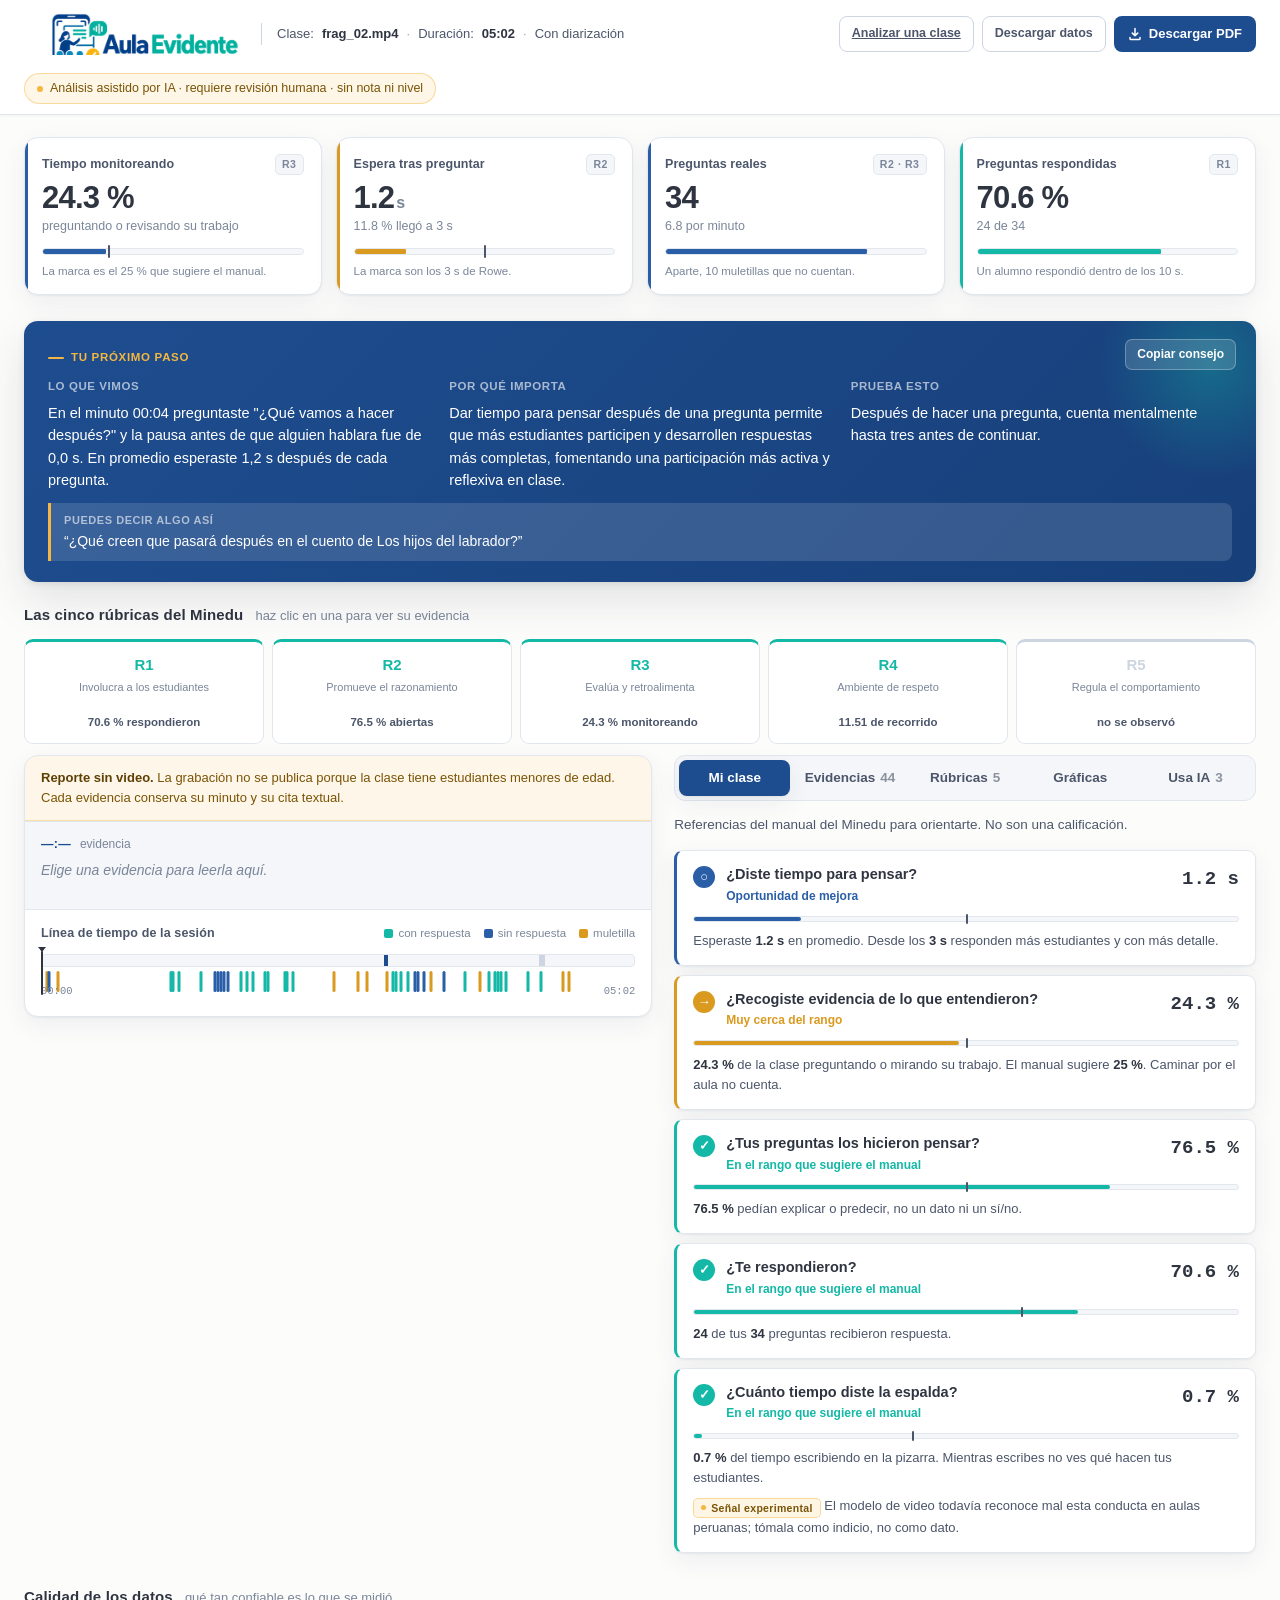
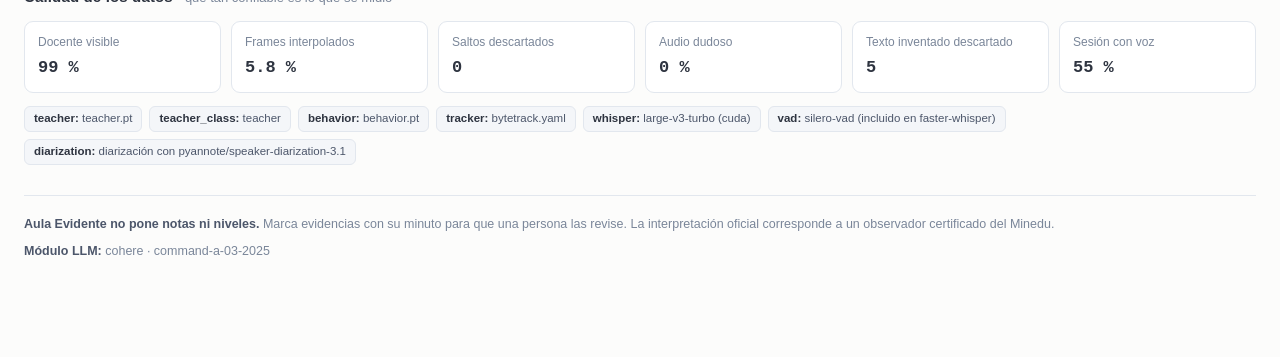
==== commit 64ae392b: "feat: analizar una clase desde la web, conectada a la API La web solo mostraba un reporte ya hecho: " ====
--- a/web/app/index.html
+++ b/web/app/index.html
@@ -473,7 +473,7 @@
   @page{ size:A4; margin:14mm 12mm; }
   body{background:#fff}
   .topbar{position:static;background:#fff;backdrop-filter:none;box-shadow:none}
-  .btn-pdf, .btn-ghost, .actions, .rub-tools, .sug-copy, .brand .back,
+  .btn-pdf, .btn-ghost, a.btn-ghost, .actions, .rub-tools, .sug-copy, .brand .back,
   .tabs, .filters, .player-card, .tl, video, .copy{display:none !important}
   .wrap{max-width:none;padding:0}
   .cols{display:block}
@@ -545,6 +545,7 @@
     <div class="bar" aria-hidden="true"></div>
     <div class="ctx" id="ctx"></div>
     <div class="actions">
+    <a class="btn-ghost" href="./analizar.html">Analizar una clase</a>
     <button class="btn-ghost" id="btnJson" type="button">Descargar datos</button>
     <button class="btn-pdf" id="btnPdf" type="button">
       <svg width="14" height="14" viewBox="0 0 14 14" fill="none" aria-hidden="true">
@@ -688,6 +689,7 @@
 </main>
 
 <!-- Antes del script principal: definen renderCharts y renderMinedu, que boot() llama. -->
+<script src="config.js"></script>
 <script src="charts.js?v=2"></script>
 <script src="minedu.js?v=2"></script>
 
@@ -710,12 +712,20 @@
    de respaldo queda igual por si alguien monta la web de otra forma. */
 const IS_DEV = location.pathname.includes("/web/app/");
 
-const REPORT_SOURCES = IS_DEV
-  ? ["../../outputs/clase/class_report.json", "./demo/class_report.json"]
-  : ["./demo/class_report.json"];
-const HEATMAP_SOURCES = IS_DEV
-  ? ["../../outputs/clase/heatmap.png", "./demo/heatmap.png"]
-  : ["./demo/heatmap.png"];
+/* Una clase recién analizada llega como ?analysis=<id>: el reporte se pide a la
+   API en vez de usar el de ejemplo. Sin ese parámetro se muestra el ejemplo. */
+const ANALYSIS_ID = new URLSearchParams(location.search).get("analysis");
+
+const REPORT_SOURCES = ANALYSIS_ID
+  ? [`${API_BASE}/api/analyses/${encodeURIComponent(ANALYSIS_ID)}/report`]
+  : IS_DEV
+    ? ["../../outputs/clase/class_report.json", "./demo/class_report.json"]
+    : ["./demo/class_report.json"];
+const HEATMAP_SOURCES = ANALYSIS_ID
+  ? [`${API_BASE}/api/analyses/${encodeURIComponent(ANALYSIS_ID)}/heatmap.png`]
+  : IS_DEV
+    ? ["../../outputs/clase/heatmap.png", "./demo/heatmap.png"]
+    : ["./demo/heatmap.png"];
 
 /* El video NO se publica: la clase tiene estudiantes menores de edad y el
    repositorio es público. Fuera de desarrollo ni se pide, para no dejar un 404. */
@@ -1167,7 +1177,7 @@
 
 function renderPlayer(meta){
   const v = $("#vid");
-  if (!IS_DEV){ onVideoMissing(); return; }
+  if (!IS_DEV || ANALYSIS_ID){ onVideoMissing(); return; }
 
   v.src = VIDEO_BASE + (meta.video || "");
   v.addEventListener("timeupdate", onTime);
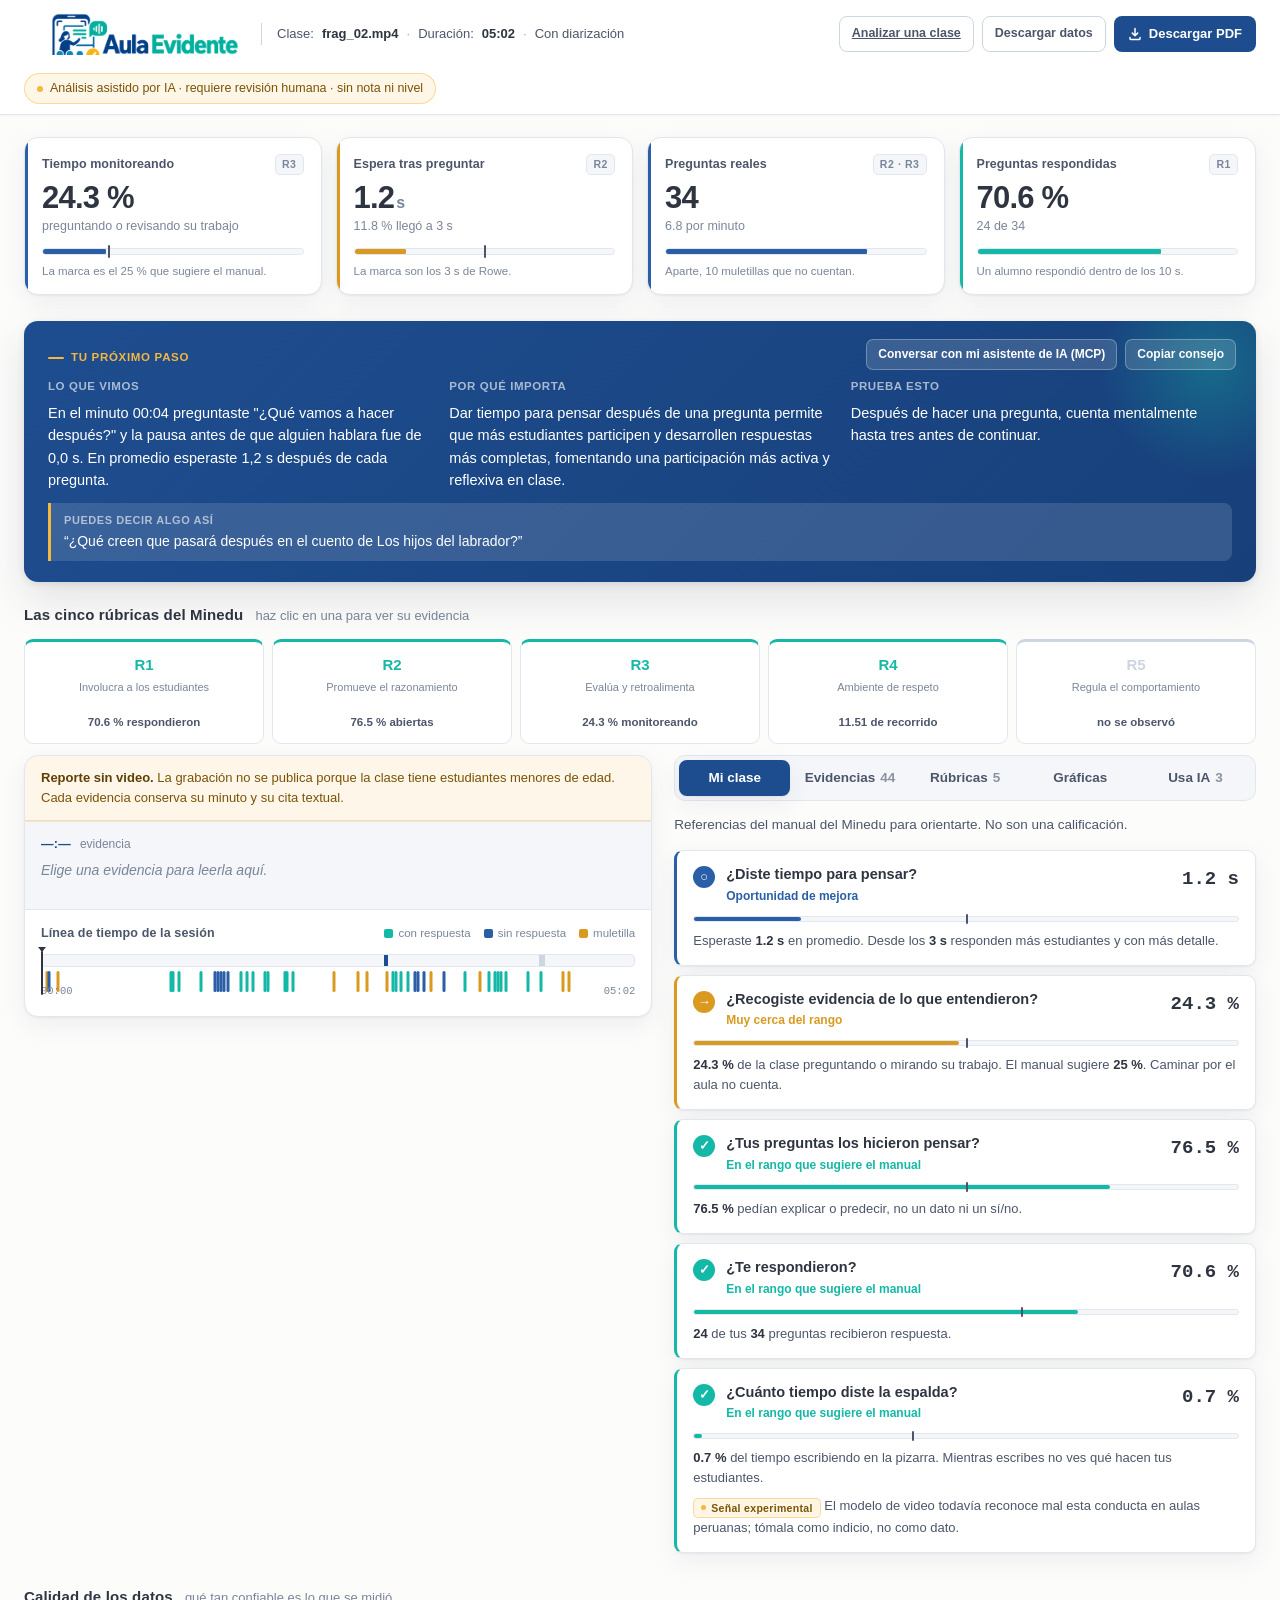
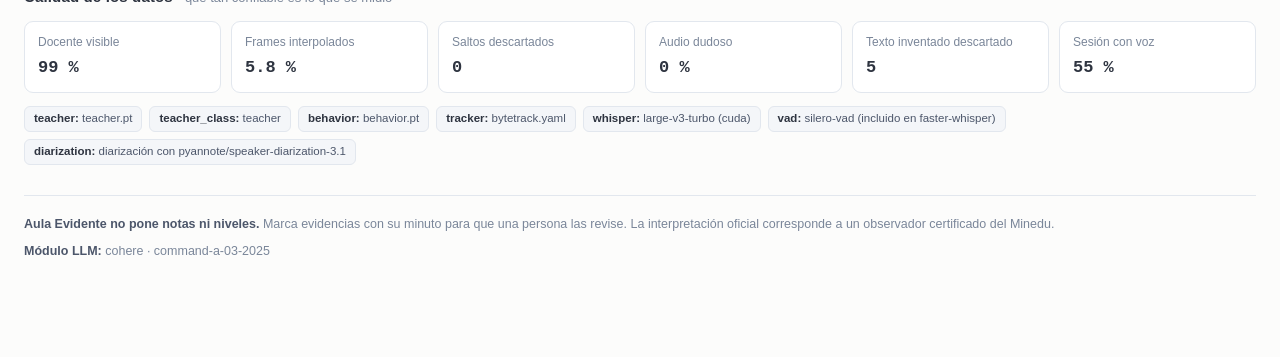
==== commit 0b98a815: "feat: integrate MCP functionality for AI assistant connection and storage" ====
--- a/web/app/index.html
+++ b/web/app/index.html
@@ -110,6 +110,9 @@
   border-radius:7px;padding:5px 11px;font-size:12px;font-weight:570;transition:background .13s;
 }
 .sug-copy:hover{background:rgba(255,255,255,.24)}
+/* Los dos botones del consejo (copiar y conversar con el asistente), uno al lado del otro */
+.sug-actions{position:absolute;top:18px;right:20px;z-index:2;display:flex;gap:8px;flex-wrap:wrap;justify-content:flex-end}
+.sug-actions .sug-copy{position:static}
 .sug-copy.done{background:var(--brand-teal);border-color:var(--brand-teal)}
 .btn-pdf{display:inline-flex;align-items:center;gap:7px;cursor:pointer;
   background:var(--brand-blue);color:#fff;border:0;border-radius:8px;padding:8px 14px;
@@ -528,6 +531,7 @@
   .kpi .k-val{font-size:27px}
 }
 </style>
+<link rel="stylesheet" href="../assets/espejo-mcp.css">
 </head>
 <body>
 
@@ -690,6 +694,7 @@
 
 <!-- Antes del script principal: definen renderCharts y renderMinedu, que boot() llama. -->
 <script src="config.js"></script>
+<script src="../assets/espejo-mcp.js"></script>
 <script src="charts.js?v=2"></script>
 <script src="minedu.js?v=2"></script>
 
@@ -879,6 +884,7 @@
   renderSuggestion();
   renderCompliance();
   renderAiTips();
+  renderMcp();
   renderCharts();
   renderMinedu();
   renderPlayer(meta);
@@ -1130,6 +1136,19 @@
 }
 
 /* ========================= recomendaciones de IA ========================= */
+/* Conectar el asistente de IA por MCP: el enlace solo existe en el navegador de quien
+   subió la clase (la API lo entrega una vez). En el ejemplo se explica sin enlace. */
+function renderMcp(){
+  const saved = ANALYSIS_ID ? EspejoMcp.savedFor(ANALYSIS_ID) : null;
+  EspejoMcp.renderMcpCard($("#p-ia"), saved ? saved.assistantUrl : null);
+}
+
+function openMcp(){
+  $("#tab-ia").click();
+  const card = $("#p-ia .mcp-card");
+  if (card) card.scrollIntoView({behavior:"smooth", block:"start"});
+}
+
 function renderAiTips(){
   const tips = (REPORT.llm_analysis||{}).ai_tips || [];
   $("#nIa").textContent = tips.length || "";
@@ -1583,7 +1602,13 @@
     const texto = s.text || [s.what_we_saw, s.why_it_matters, s.try_this].join("\n\n");
     copyText(texto, button, "Copiado");
   });
-  box.append(button);
+  // Llevar el consejo a una conversación con su asistente de IA (servidor MCP)
+  const mcp = el("button","sug-copy","Conversar con mi asistente de IA (MCP)");
+  mcp.type = "button";
+  mcp.addEventListener("click", openMcp);
+  const actions = el("div","sug-actions");
+  actions.append(mcp, button);
+  box.append(actions);
 }
 
 function wireTabs(){
--- a/web/assets/espejo-mcp.css
+++ b/web/assets/espejo-mcp.css
@@ -0,0 +1,67 @@
+/* Tarjeta "Conecta tu asistente de IA" y la página "Analiza tu clase".
+   Usa los colores de la ficha; los valores después de la coma son por si una página no los define. */
+
+.mcp-card{background:var(--panel,#fff);border:1px solid var(--line,#E2E7EE);border-radius:var(--radius,14px);
+  box-shadow:var(--shadow,0 1px 2px rgba(46,52,64,.06));padding:18px 20px;margin-bottom:16px}
+.mcp-head{display:flex;align-items:center;gap:10px;margin-bottom:6px}
+.mcp-head h3{font-size:16px;font-weight:650;margin:0;color:var(--ink,#2E3440)}
+.mcp-badge{font:600 11px/1 var(--mono,monospace);letter-spacing:.06em;color:#fff;background:var(--brand-blue,#1E4D8F);
+  border-radius:6px;padding:5px 7px}
+.mcp-lead{margin:0 0 12px;color:#4C566A;font-size:14px}
+.mcp-link{display:flex;gap:8px;flex-wrap:wrap}
+.mcp-url{flex:1 1 260px;min-width:0;font:13px var(--mono,monospace);padding:10px 12px;border:1px solid var(--line-strong,#CDD5E0);
+  border-radius:var(--radius-s,9px);background:#F5F7FA;color:var(--ink,#2E3440)}
+.mcp-copy{cursor:pointer;border:0;border-radius:var(--radius-s,9px);background:var(--brand-blue,#1E4D8F);color:#fff;
+  font-weight:600;font-size:14px;padding:10px 14px}
+.mcp-copy:hover{background:#17407a}
+.mcp-copy.done{background:var(--brand-teal,#14B8A6)}
+.mcp-warn{margin:10px 0 0;font-size:13px;color:#8A5A00;background:rgba(244,183,64,.14);border-radius:8px;padding:8px 10px}
+.mcp-steps{margin-top:14px}
+.mcp-tabs{display:flex;gap:6px;flex-wrap:wrap;margin-bottom:8px}
+.mcp-tab{cursor:pointer;border:1px solid var(--line-strong,#CDD5E0);background:#fff;border-radius:999px;padding:5px 12px;
+  font-size:13px;color:#4C566A}
+.mcp-tab.on{border-color:var(--brand-blue,#1E4D8F);color:var(--brand-blue,#1E4D8F);background:rgba(30,77,143,.07);font-weight:600}
+.mcp-list{margin:0;padding-left:20px;font-size:14px;color:var(--ink,#2E3440)}
+.mcp-list li{margin:4px 0;overflow-wrap:anywhere}
+.mcp-ask{margin-top:12px;display:flex;flex-wrap:wrap;gap:6px;align-items:center}
+.mcp-ask-t{font-size:13px;color:#4C566A;margin-right:2px}
+.mcp-chip{font-size:12.5px;background:#F0F4FA;border:1px solid var(--line,#E2E7EE);border-radius:999px;padding:4px 10px;color:#2A5FA8}
+
+/* ---------- Página "Analiza tu clase" ---------- */
+.up-wrap{max-width:760px;margin:28px auto;padding:0 16px}
+.up-card{background:var(--panel,#fff);border:1px solid var(--line,#E2E7EE);border-radius:var(--radius,14px);
+  box-shadow:var(--shadow,0 1px 2px rgba(46,52,64,.06));padding:22px 24px;margin-bottom:16px}
+.up-card h1{font-size:22px;margin:0 0 4px;letter-spacing:-.01em}
+.up-card .sub{color:#4C566A;margin:0 0 16px;font-size:14.5px}
+.up-field{display:flex;flex-direction:column;gap:5px;margin-bottom:12px}
+.up-field label{font-size:13.5px;font-weight:600;color:var(--ink,#2E3440)}
+.up-field input[type=text],.up-field input[type=password]{font-size:15px;padding:10px 12px;border:1px solid var(--line-strong,#CDD5E0);
+  border-radius:var(--radius-s,9px)}
+.up-drop{border:2px dashed var(--line-strong,#CDD5E0);border-radius:var(--radius,14px);padding:22px;text-align:center;cursor:pointer;
+  color:#4C566A;background:#FAFBFD}
+.up-drop.over,.up-drop:hover{border-color:var(--brand-blue,#1E4D8F);background:rgba(30,77,143,.04)}
+.up-drop b{color:var(--ink,#2E3440)}
+.up-hint{font-size:12.5px;color:#7A8699;margin-top:4px}
+.up-check{display:flex;gap:8px;align-items:flex-start;font-size:13.5px;margin:6px 0 12px;color:#4C566A}
+.up-go{width:100%;cursor:pointer;border:0;border-radius:var(--radius-s,9px);background:var(--brand-blue,#1E4D8F);color:#fff;
+  font-weight:650;font-size:15.5px;padding:12px}
+.up-go:disabled{opacity:.55;cursor:not-allowed}
+.up-error{margin-top:10px;color:#B42318;font-size:14px}
+.up-steps{list-style:none;margin:6px 0 0;padding:0}
+.up-step{display:flex;gap:12px;align-items:center;padding:9px 0;border-bottom:1px solid var(--line,#E2E7EE);color:#7A8699}
+.up-step:last-child{border-bottom:0}
+.up-dot{width:22px;height:22px;border-radius:50%;border:2px solid var(--line-strong,#CDD5E0);flex:none;display:grid;place-items:center;
+  font-size:12px;color:#fff}
+.up-step.now{color:var(--ink,#2E3440);font-weight:600}
+.up-step.now .up-dot{border-color:var(--brand-blue,#1E4D8F);border-top-color:transparent;animation:upspin 1s linear infinite}
+.up-step.ok{color:var(--ink,#2E3440)}
+.up-step.ok .up-dot{background:var(--brand-teal,#14B8A6);border-color:var(--brand-teal,#14B8A6)}
+.up-step.bad .up-dot{background:#B42318;border-color:#B42318}
+.up-bar{height:8px;background:#EEF2F7;border-radius:99px;overflow:hidden;margin-top:6px;flex:1 1 auto}
+.up-bar i{display:block;height:100%;width:0;background:var(--brand-blue,#1E4D8F);transition:width .2s}
+.up-step .up-pct{font:12px var(--mono,monospace);color:#4C566A;min-width:44px;text-align:right}
+.up-done{display:inline-flex;gap:8px;align-items:center;margin-top:14px;text-decoration:none;border-radius:var(--radius-s,9px);
+  background:var(--brand-teal,#14B8A6);color:#fff;font-weight:650;padding:11px 16px}
+.up-note{font-size:13px;color:#4C566A;margin-top:10px}
+@keyframes upspin{to{transform:rotate(360deg)}}
+@media (prefers-reduced-motion:reduce){.up-step.now .up-dot{animation:none}}
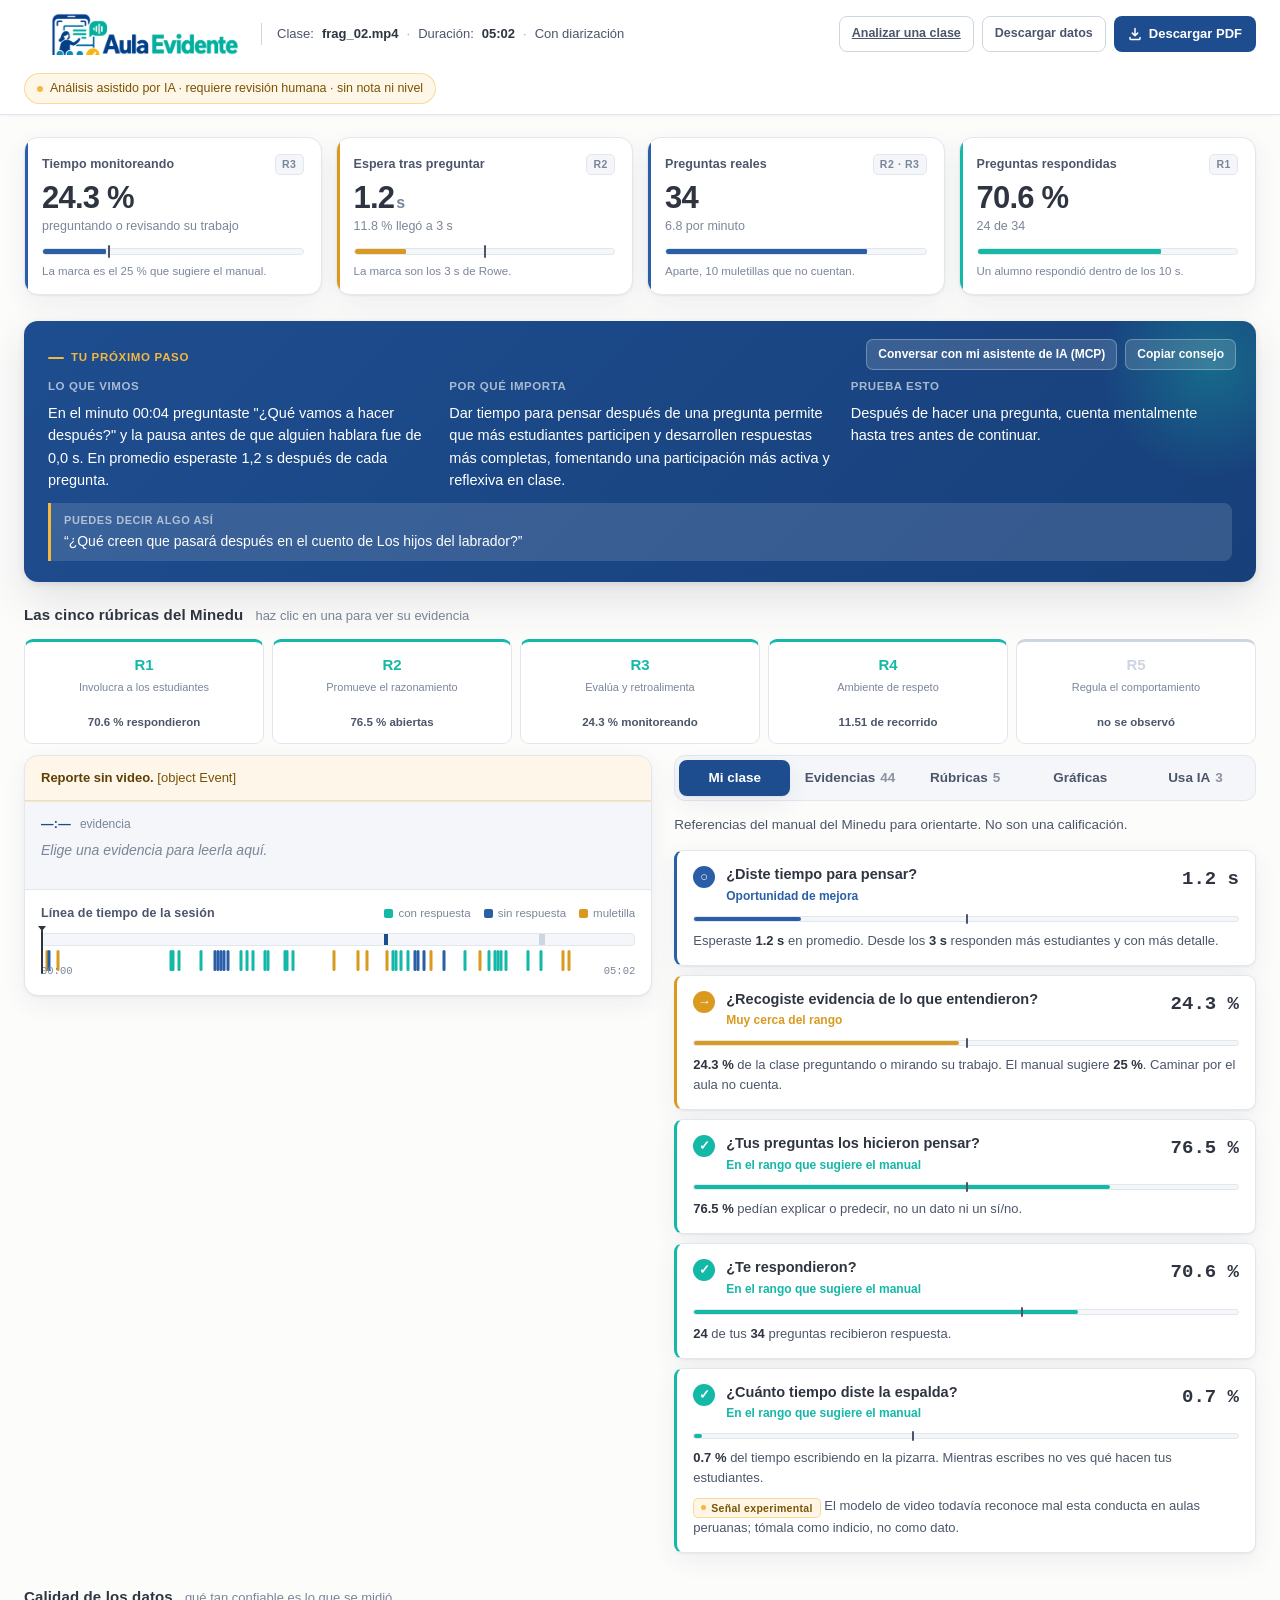
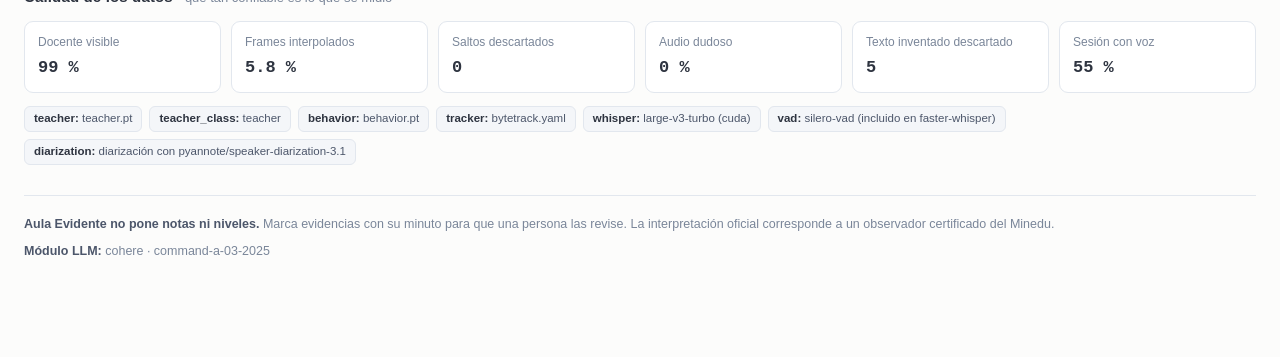
==== commit 345c2d5a: "feat: la ficha reproduce el video de la clase que se acaba de analizar La API no devuelve el video, " ====
--- a/web/app/index.html
+++ b/web/app/index.html
@@ -694,6 +694,7 @@
 
 <!-- Antes del script principal: definen renderCharts y renderMinedu, que boot() llama. -->
 <script src="config.js"></script>
+<script src="video-store.js"></script>
 <script src="../assets/espejo-mcp.js"></script>
 <script src="charts.js?v=2"></script>
 <script src="minedu.js?v=2"></script>
@@ -1196,7 +1197,11 @@
 
 function renderPlayer(meta){
   const v = $("#vid");
-  if (!IS_DEV || ANALYSIS_ID){ onVideoMissing(); return; }
+
+  // Una clase analizada desde la web: el video está en este navegador, donde lo
+  // dejó la pantalla de subida. No viene de la red.
+  if (ANALYSIS_ID){ usarVideoGuardado(meta); return; }
+  if (!IS_DEV){ onVideoMissing(); return; }
 
   v.src = VIDEO_BASE + (meta.video || "");
   v.addEventListener("timeupdate", onTime);
@@ -1226,15 +1231,34 @@
 
 let VIDEO_OK = true;
 
-function onVideoMissing(){
+/* Busca el video de este análisis en el navegador. Si no está (otro equipo u
+   otro navegador), la ficha sigue completa, solo sin reproductor. */
+async function usarVideoGuardado(meta){
+  const v = $("#vid");
+  let blob = null;
+  try{ blob = await recuperarVideo(ANALYSIS_ID); }catch{ /* sin almacenamiento */ }
+
+  if (!blob){
+    onVideoMissing("Este reporte se abrió en un navegador distinto al que subió la clase, "
+      + "así que el video no está aquí. Cada evidencia conserva su minuto y su cita textual.");
+    return;
+  }
+  v.src = URL.createObjectURL(blob);
+  v.addEventListener("timeupdate", onTime);
+  v.addEventListener("error", ()=>onVideoMissing(), {once:true});
+  // El objeto se libera al salir para no dejar el blob retenido en memoria.
+  addEventListener("pagehide", ()=>URL.revokeObjectURL(v.src), {once:true});
+}
+
+function onVideoMissing(motivo){
   VIDEO_OK = false;
-  $("#vid").remove();
+  $("#vid")?.remove();
   const aviso = el("div","no-video");
   aviso.append(
     el("b",null,"Reporte sin video. "),
-    document.createTextNode(
-      "La grabación no se publica porque la clase tiene estudiantes menores de edad. "
-      + "Cada evidencia conserva su minuto y su cita textual."));
+    document.createTextNode(motivo
+      || "La grabación no se publica porque la clase tiene estudiantes menores de edad. "
+         + "Cada evidencia conserva su minuto y su cita textual."));
   $(".player-card").prepend(aviso);
   const q = $("#nowQuote");
   if (q && q.classList.contains("empty")) q.textContent = "Elige una evidencia para leerla aquí.";
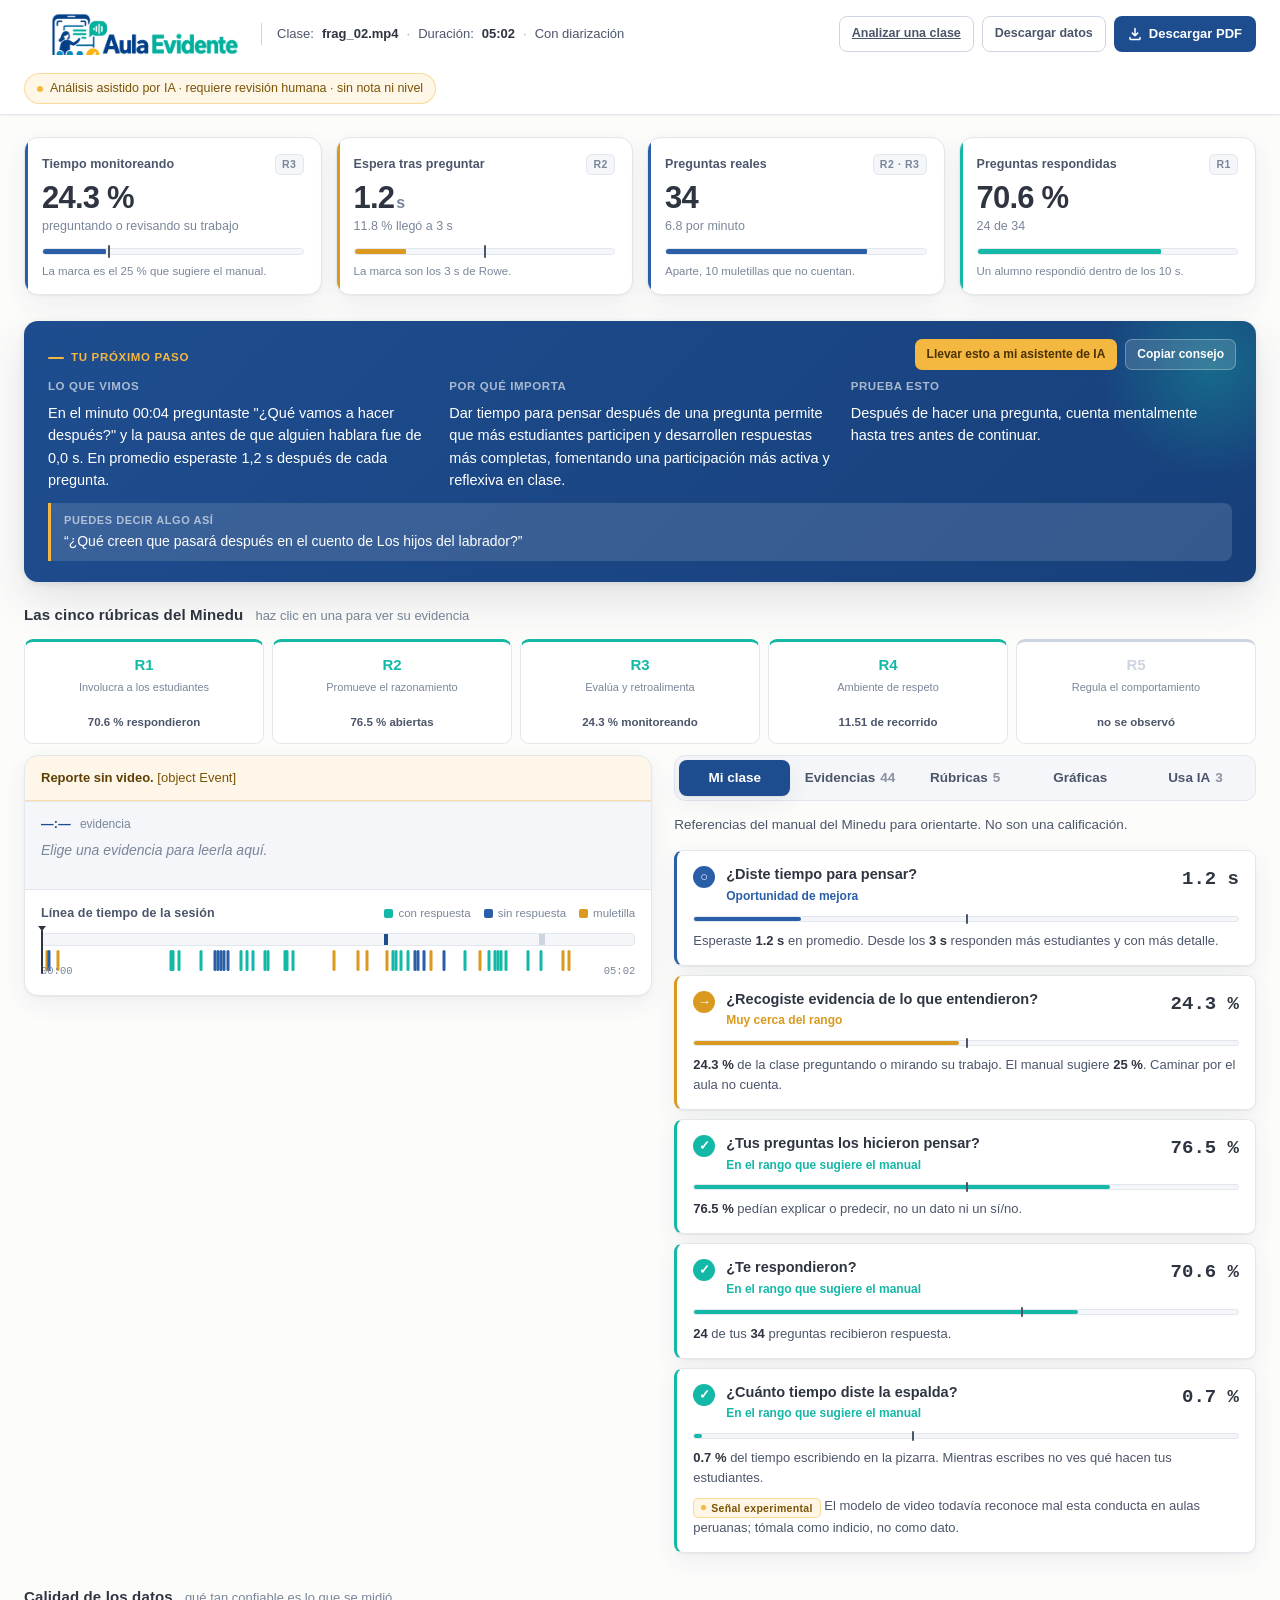
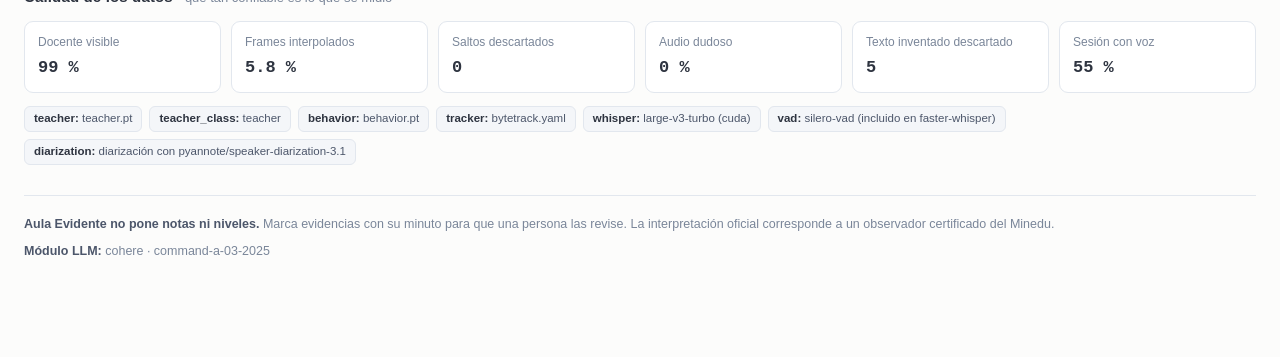
==== commit 7776d955: "feat: el asistente de IA (MCP) en la landing y mas visible en la ficha - La landing gana una seccion" ====
--- a/web/app/index.html
+++ b/web/app/index.html
@@ -104,6 +104,15 @@
 .btn-ghost:hover{border-color:var(--brand-blue);color:var(--brand-blue)}
 .btn-ghost.done{border-color:var(--brand-teal);color:#0d7a6e;background:rgba(20,184,166,.10)}
 .rub-tools{display:flex;justify-content:flex-end;margin-bottom:10px}
+.sug-actions .sug-mcp{position:static}
+/* La cabecera pegajosa mide ~62 px: sin esto, el salto deja el titulo debajo. */
+.mcp-card{scroll-margin-top:76px}
+.sug-mcp{
+  cursor:pointer;font:inherit;font-size:12px;font-weight:650;
+  background:var(--brand-amber);color:#4a3303;border:0;border-radius:7px;padding:5px 12px;
+  transition:filter .13s;
+}
+.sug-mcp:hover{filter:brightness(1.07)}
 .sug-copy{
   position:absolute;top:18px;right:20px;z-index:2;cursor:pointer;
   background:rgba(255,255,255,.14);border:1px solid rgba(255,255,255,.28);color:#fff;
@@ -476,7 +485,7 @@
   @page{ size:A4; margin:14mm 12mm; }
   body{background:#fff}
   .topbar{position:static;background:#fff;backdrop-filter:none;box-shadow:none}
-  .btn-pdf, .btn-ghost, a.btn-ghost, .actions, .rub-tools, .sug-copy, .brand .back,
+  .btn-pdf, .btn-ghost, a.btn-ghost, .actions, .sug-mcp, .rub-tools, .sug-copy, .brand .back,
   .tabs, .filters, .player-card, .tl, video, .copy{display:none !important}
   .wrap{max-width:none;padding:0}
   .cols{display:block}
@@ -1627,7 +1636,7 @@
     copyText(texto, button, "Copiado");
   });
   // Llevar el consejo a una conversación con su asistente de IA (servidor MCP)
-  const mcp = el("button","sug-copy","Conversar con mi asistente de IA (MCP)");
+  const mcp = el("button","sug-mcp","Llevar esto a mi asistente de IA");
   mcp.type = "button";
   mcp.addEventListener("click", openMcp);
   const actions = el("div","sug-actions");
